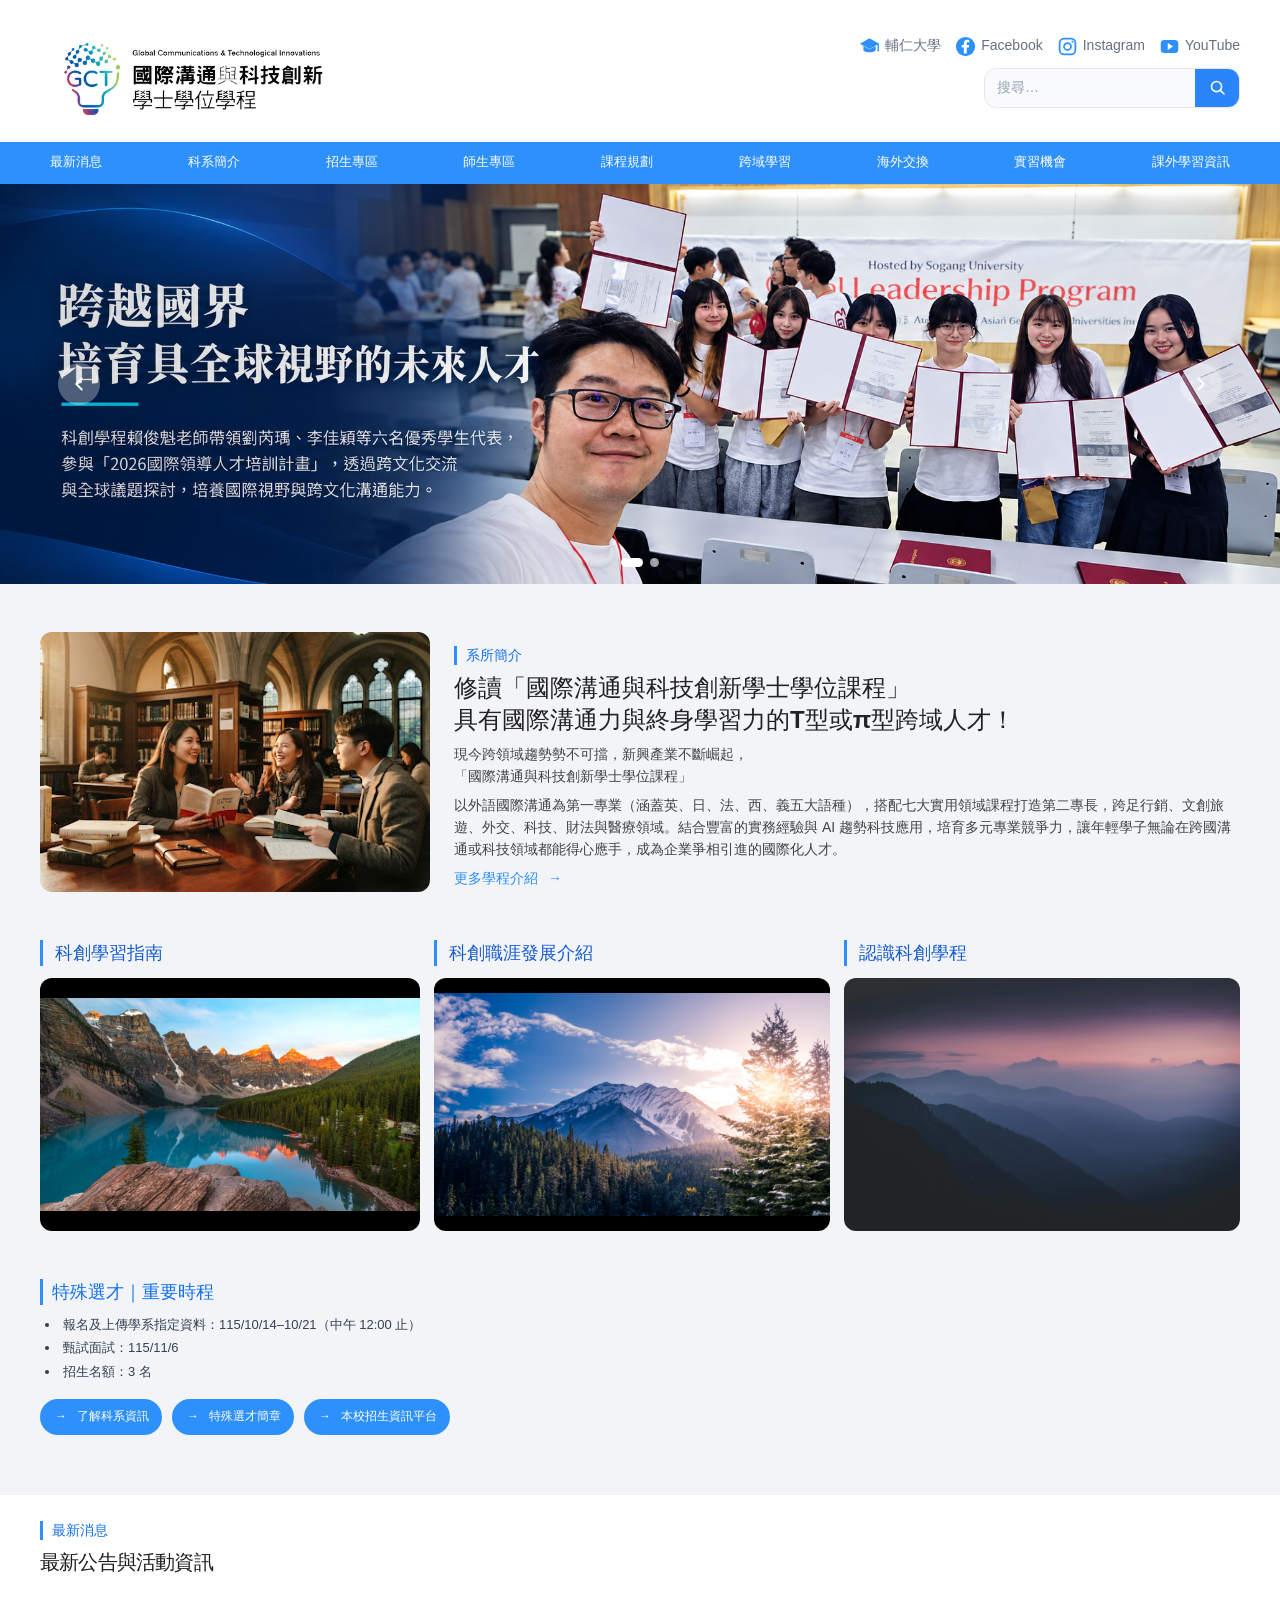
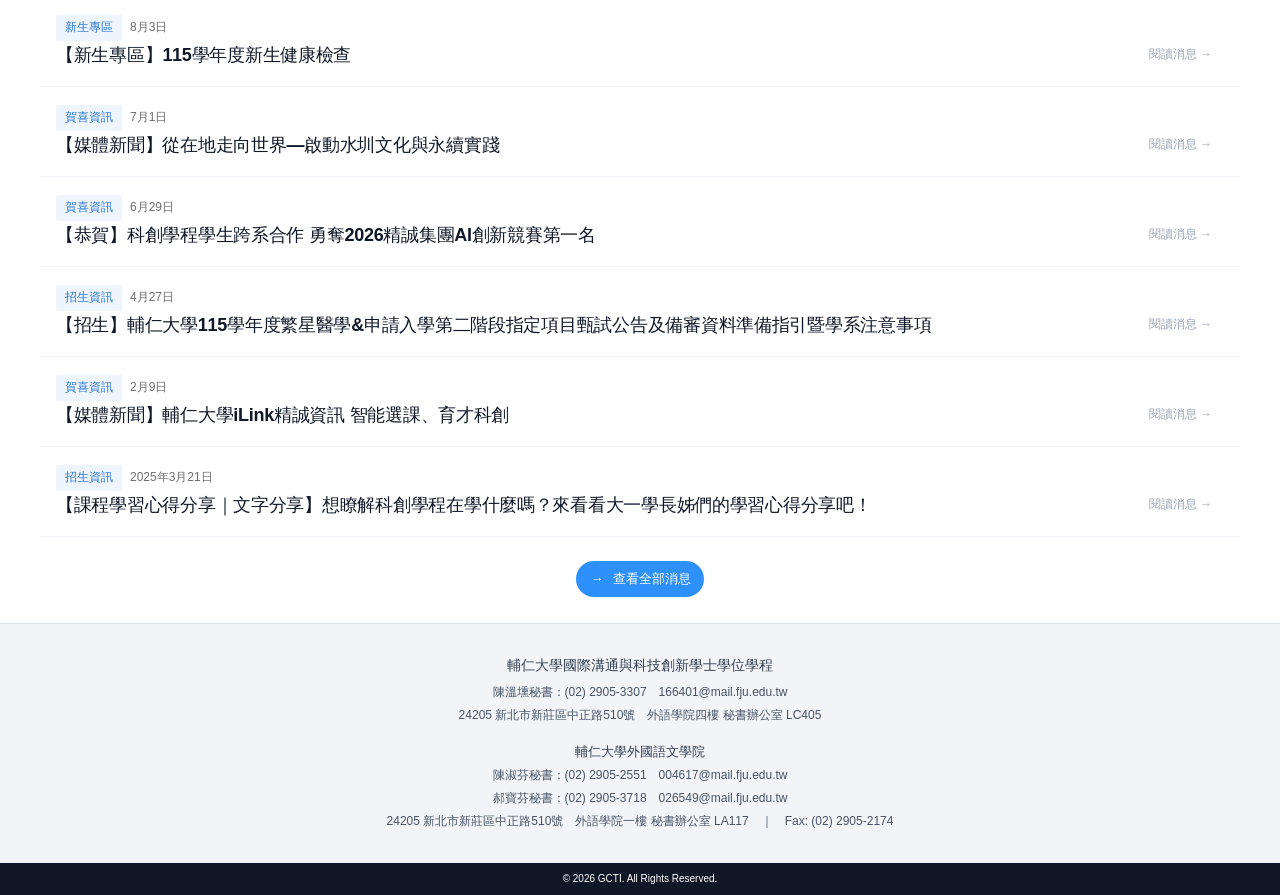
==== index.html @ 4ccdc670 "Publish GCTI static website" ====
<!doctype html>
<html lang="zh-Hant">
<head>
	<meta charset="utf-8">
	<meta name="viewport" content="width=device-width, initial-scale=1">
	<meta name="theme-color" content="#f5f5f7">
	<meta name="description" content="輔仁大學國際溝通與科技創新學士學位學程（GCTI），培養具國際溝通力與終身學習力的跨域人才。">
	<title>輔仁大學科創學程 GCTI</title>
	<link rel="icon" href="assets/images/gcti-logo.png">
	<link rel="stylesheet" href="assets/css/site.css?v=20261009-12">
	<script src="assets/js/news-data.js" defer></script>
	<script src="assets/js/home-data.js?v=3" defer></script>
	<script src="assets/js/navigation-data.js" defer></script>
	<script src="assets/js/settings-data.js" defer></script>
	<script src="assets/js/navigation.js?v=20261009-5" defer></script>
	<script src="assets/js/site.js?v=20261009-5" defer></script>
</head>
<body data-page="home">
<a class="skip-link" href="#main">跳至主要內容</a>
<div id="site-header-slot"></div>
<main id="main">
	<section class="hero" aria-label="學程主視覺輪播"><div class="hero-slide is-active"><img src="assets/images/figma-hero.jpg" alt="森林中的木屋與秋景" fetchpriority="high"></div><div class="hero-slide"><img src="assets/images/figma-hero-b.jpg" alt="校園主視覺輪播照片" loading="lazy"></div><div class="hero-controls"><button type="button" class="hero-arrow hero-prev" aria-label="上一張主視覺"><svg viewBox="0 0 24 24" aria-hidden="true"><path d="m15 18-6-6 6-6"/></svg></button><button type="button" class="hero-arrow hero-next" aria-label="下一張主視覺"><svg viewBox="0 0 24 24" aria-hidden="true"><path d="m9 18 6-6-6-6"/></svg></button></div><div class="hero-dots" role="group" aria-label="選擇主視覺"><button aria-label="第 1 張" aria-current="true"></button><button aria-label="第 2 張"></button></div></section>

	<section class="intro-section" id="program"><div class="intro-inner wrap"><div class="intro-photo"><img src="assets/images/figma-about.png" alt="學生在圖書館中交流學習" loading="lazy"></div><div class="intro-copy"><p class="section-kicker">系所簡介</p><h1>修讀「國際溝通與科技創新學士學位課程」<br>具有國際溝通力與終身學習力的T型或π型跨域人才！</h1><p class="intro-muted">現今跨領域趨勢勢不可擋，新興產業不斷崛起，<br>「國際溝通與科技創新學士學位課程」</p><p>以外語國際溝通為第一專業（涵蓋英、日、法、西、義五大語種），搭配七大實用領域課程打造第二專長，跨足行銷、文創旅遊、外交、科技、財法與醫療領域。結合豐富的實務經驗與 AI 趨勢科技應用，培育多元專業競爭力，讓年輕學子無論在跨國溝通或科技領域都能得心應手，成為企業爭相引進的國際化人才。</p><a class="text-link" href="#learning">更多學程介紹 <span aria-hidden="true">→</span></a></div></div></section>

	<section class="learning-section" id="learning"><div class="wrap"><div class="pathway-grid"><a class="pathway-card" href="news/index.html?category=課務資訊"><span class="section-kicker">科創學習指南</span><video class="pathway-video" data-src="assets/videos/01.mp4" poster="assets/images/figma-pathway-1.jpg" aria-hidden="true" muted loop playsinline preload="none"></video></a><a class="pathway-card" href="news/index.html?category=招生資訊"><span class="section-kicker">科創職涯發展介紹</span><video class="pathway-video" data-src="assets/videos/02.mp4" poster="assets/images/figma-pathway-2.jpg" aria-hidden="true" muted loop playsinline preload="none"></video></a><a class="pathway-card" href="news/index.html?category=活動資訊"><span class="section-kicker">認識科創學程</span><img src="assets/images/figma-pathway-3.jpg" alt="暮色山景" loading="lazy"></a></div></div>
	<section class="admission-teaser"><div class="wrap"><p class="section-kicker">特殊選才｜重要時程</p><ul class="admission-timeline"><li>報名及上傳學系指定資料：115/10/14–10/21（中午 12:00 止）</li><li>甄試面試：115/11/6</li><li>招生名額：3 名</li></ul><div class="admission-links"><a href="pages/page.html?slug=program-introduction"><span aria-hidden="true">→</span>了解科系資訊</a><a href="https://exam.fju.edu.tw/admission/257" target="_blank" rel="noopener noreferrer"><span aria-hidden="true">→</span>特殊選才簡章</a><a href="https://exam.fju.edu.tw/admission" target="_blank" rel="noopener noreferrer"><span aria-hidden="true">→</span>本校招生資訊平台</a></div></div></section></section>

	<section class="home-news wrap" aria-labelledby="home-news-title">
		<div class="section-heading"><div><p class="section-kicker">最新消息</p><h2 id="home-news-title">最新公告與活動資訊</h2></div></div>
		<div class="home-news-grid" id="home-news-list" aria-live="polite"></div>
		<div class="home-pagination"><a class="home-all-news" href="news/index.html"><span aria-hidden="true">→</span>查看全部消息</a></div>
	</section>
</main>
<footer class="site-footer" id="contact"><div class="wrap footer-contact"><h2 data-setting="programName">輔仁大學國際溝通與科技創新學士學位學程</h2><p><span data-setting="programSecretary">陳溫壎秘書</span>：<span data-setting="programPhone">(02) 2905-3307</span>　<a data-setting="programEmail" href="mailto:166401@mail.fju.edu.tw">166401@mail.fju.edu.tw</a></p><p data-setting="programAddress">24205 新北市新莊區中正路510號　外語學院四樓 秘書辦公室 LC405</p><h3 data-setting="collegeName">輔仁大學外國語文學院</h3><p><span data-setting="collegeSecretary1">陳淑芬秘書</span>：<span data-setting="collegePhone1">(02) 2905-2551</span>　<a data-setting="collegeEmail1" href="mailto:004617@mail.fju.edu.tw">004617@mail.fju.edu.tw</a></p><p><span data-setting="collegeSecretary2">郝寶芬秘書</span>：<span data-setting="collegePhone2">(02) 2905-3718</span>　<a data-setting="collegeEmail2" href="mailto:026549@mail.fju.edu.tw">026549@mail.fju.edu.tw</a></p><p data-setting="collegeAddress">24205 新北市新莊區中正路510號　外語學院一樓 秘書辦公室 LA117　｜　Fax: (02) 2905-2174</p></div><div class="footer-bottom"><span>© <span id="copyright-year"></span> GCTI. All Rights Reserved.</span></div></footer>
</body>
</html>
---- assets/css/site.css ----
@charset "UTF-8";
:root{font-family:"Source Han Sans TC","Noto Sans TC","PingFang TC","Microsoft JhengHei",sans-serif;color:#1d1d1f;background:#fff;font-synthesis:none;text-rendering:optimizeLegibility;-webkit-font-smoothing:antialiased;--ink:#1d1d1f;--muted:#6e6e73;--blue:#0071e3;--blue-dark:#005bb5;--mist:#f5f5f7;--line:#d2d2d7;--wrap:1160px}
*{box-sizing:border-box}html{scroll-behavior:smooth}body{margin:0;line-height:1.65}a{color:inherit;text-decoration:none}a:hover{color:var(--blue)}button,input{font:inherit}.wrap{width:min(var(--wrap),calc(100% - 48px));margin-inline:auto}.sr-only{position:absolute;width:1px;height:1px;padding:0;margin:-1px;overflow:hidden;clip:rect(0,0,0,0);white-space:nowrap;border:0}.skip-link{position:fixed;z-index:100;top:12px;left:12px;padding:10px 16px;background:#fff;border:2px solid var(--blue);border-radius:8px;transform:translateY(-150%)}.skip-link:focus{transform:none}:focus-visible{outline:3px solid #67aaff;outline-offset:3px}
.site-header{position:relative;z-index:10;background:rgba(255,255,255,.92);border-bottom:1px solid rgba(210,210,215,.65);backdrop-filter:blur(16px)}.header-inner{min-height:76px;display:flex;align-items:center;justify-content:space-between;gap:36px}.brand{display:flex;align-items:center}.brand img{display:block;width:158px;height:auto;max-height:58px;object-fit:contain}.primary-nav{display:flex;align-items:center;gap:34px;font-size:14px;color:#424245}.primary-nav a{padding:12px 0;transition:color .2s}.primary-nav a:hover,.primary-nav .is-current{color:var(--blue)}.menu-toggle{display:none}
.hero{position:relative;overflow:hidden;background:var(--mist);padding:70px 0 78px}.hero-grid{display:grid;grid-template-columns:.92fr 1.08fr;align-items:center;gap:7.5%}.eyebrow{margin:0 0 15px;color:var(--blue);font-size:11px;font-weight:700;letter-spacing:.16em;line-height:1.5}.hero h1{font-size:clamp(46px,6vw,76px);line-height:1.12;letter-spacing:-.055em;margin:0 0 22px;font-weight:650}.hero h1 span{color:var(--blue)}.hero-lead{max-width:500px;font-size:18px;line-height:1.85;color:#424245;margin:0 0 28px}.button{display:inline-flex;align-items:center;gap:22px;border-radius:999px;padding:12px 21px;font-size:14px;font-weight:600;transition:background .2s,transform .2s}.button:hover{transform:translateY(-2px)}.button-primary{background:var(--blue);color:white}.button-primary:hover{background:var(--blue-dark);color:white}.hero-visual{position:relative;border-radius:22px;overflow:hidden;min-height:380px;box-shadow:0 20px 50px rgba(29,29,31,.12)}.hero-visual img{position:absolute;inset:0;width:100%;height:100%;object-fit:cover}.hero-visual:after{content:"";position:absolute;inset:45% 0 0;background:linear-gradient(transparent,rgba(0,0,0,.5))}.hero-visual-caption{position:absolute;z-index:1;bottom:20px;left:24px;color:white;font-size:13px}.hero-index{position:absolute;right:25px;bottom:18px;color:#86868b;font-size:11px;letter-spacing:.16em}
.intro-section{padding-block:112px}.intro-grid{display:grid;grid-template-columns:1fr 1fr;gap:9%;align-items:start}.intro-grid h2,.section-heading h2{font-size:clamp(34px,4vw,50px);line-height:1.25;letter-spacing:-.04em;margin:0;font-weight:620}.intro-copy{max-width:500px;color:var(--muted);font-size:17px}.intro-copy p{margin:0 0 22px}.text-link{display:inline-flex;align-items:center;gap:10px;color:var(--blue);font-size:14px;font-weight:600}.text-link:hover{color:var(--blue-dark)}.learning-section{background:var(--mist);padding:92px 0 100px}.section-heading{display:flex;align-items:end;justify-content:space-between;gap:30px;margin-bottom:32px}.section-heading .eyebrow{margin-bottom:12px}.section-heading>p{color:var(--muted);margin:0 0 7px}.pathway-grid{display:grid;grid-template-columns:repeat(3,1fr);gap:16px}.pathway-card{position:relative;min-height:245px;padding:26px 28px;border-radius:20px;display:flex;flex-direction:column;justify-content:space-between;transition:transform .2s,box-shadow .2s}.pathway-card:hover{transform:translateY(-4px);box-shadow:0 18px 34px rgba(29,29,31,.12)}.pathway-card--blue{background:#d9ebff;color:#123c66}.pathway-card--mist{background:#e8e8ed}.pathway-card--ink{background:#202126;color:#fff}.pathway-number{font-size:12px;letter-spacing:.12em;opacity:.7}.pathway-card h3{font-size:28px;margin:0;font-weight:600}.pathway-arrow{position:absolute;right:27px;bottom:26px;font-size:22px}.home-news{padding-block:100px 110px}.home-news .section-heading{margin-bottom:28px}.home-news-grid{display:grid;grid-template-columns:repeat(3,1fr);gap:18px}.news-card{min-width:0;background:white;border:1px solid var(--line);border-radius:18px;padding:23px 24px 21px;display:flex;flex-direction:column;min-height:210px;transition:transform .2s,border-color .2s,box-shadow .2s}.news-card:hover{transform:translateY(-3px);border-color:#9dcaff;box-shadow:0 12px 28px rgba(29,29,31,.08)}.news-card-meta{display:flex;align-items:center;gap:10px;color:var(--muted);font-size:12px;margin-bottom:17px}.news-category{color:var(--blue);background:#eef6ff;padding:3px 9px;border-radius:999px}.news-card h3{font-size:18px;line-height:1.55;margin:0 0 18px;font-weight:600;letter-spacing:-.015em}.news-card-arrow{margin-top:auto;color:var(--blue);font-size:13px;font-weight:600}.site-footer{background:#f5f5f7;padding:40px 0 20px;color:#424245}.footer-inner{display:flex;justify-content:space-between;align-items:center;padding-bottom:30px}.footer-inner>div{display:flex;align-items:center;gap:18px}.footer-inner p{font-size:13px;color:var(--muted);margin:0}.footer-logo{width:92px;height:auto;max-height:50px;object-fit:contain}.footer-bottom{border-top:1px solid var(--line);padding-top:16px;display:flex;justify-content:space-between;color:#86868b;font-size:11px}
.page-hero{position:relative;overflow:hidden;background:var(--mist);padding:46px 0 57px}.breadcrumbs{display:flex;align-items:center;gap:10px;color:var(--muted);font-size:12px;margin-bottom:28px}.breadcrumbs a:hover{color:var(--blue)}.page-hero .eyebrow{margin-bottom:7px}.page-hero h1{font-size:clamp(42px,5.2vw,64px);line-height:1.15;letter-spacing:-.05em;margin:0;font-weight:650}.page-lead{color:var(--muted);font-size:16px;margin:14px 0 0}.page-hero-mark{position:absolute;right:max(24px,calc((100vw - var(--wrap))/2));bottom:20px;color:#a1a1a6;font-size:11px;letter-spacing:.14em}.archive-content{padding-block:38px 90px}.filter-bar{display:flex;align-items:center;justify-content:space-between;gap:20px;padding-bottom:20px;border-bottom:1px solid var(--line)}.category-list{display:flex;flex-wrap:wrap;gap:7px}.filter-chip{border:0;background:transparent;border-radius:999px;color:#515156;padding:8px 13px;cursor:pointer;font-size:13px}.filter-chip:hover{background:var(--mist)}.filter-chip[aria-pressed=true]{color:#fff;background:var(--ink)}.news-search{display:flex;align-items:center;min-width:220px;border:1px solid var(--line);border-radius:999px;background:#fff;padding:0 9px 0 14px}.news-search:focus-within{border-color:var(--blue);box-shadow:0 0 0 3px rgba(0,113,227,.12)}.news-search input{width:100%;min-width:0;border:0;outline:0;padding:9px 0;background:transparent;font-size:13px}.news-search button{border:0;background:transparent;color:var(--muted);font-size:22px;cursor:pointer;line-height:1;padding:3px 7px}.results-count{font-size:12px;color:var(--muted);margin:17px 0}.archive-grid{display:grid;grid-template-columns:repeat(3,1fr);gap:15px}.archive-grid .news-card{min-height:218px}.empty-state{grid-column:1/-1;padding:60px 20px;text-align:center;background:var(--mist);border-radius:18px;color:var(--muted)}.pagination{display:flex;justify-content:center;align-items:center;gap:7px;margin-top:36px}.page-button{min-width:38px;height:38px;padding:0 12px;border:1px solid var(--line);border-radius:999px;background:#fff;color:var(--ink);cursor:pointer}.page-button:hover{border-color:var(--blue);color:var(--blue)}.page-button[aria-current=page]{background:var(--ink);border-color:var(--ink);color:white}.page-button:disabled{opacity:.4;cursor:default}.archive-note{display:flex;gap:12px;align-items:flex-start;margin-top:40px;padding:17px 20px;border-radius:12px;background:var(--mist);color:var(--muted);font-size:12px}.archive-note>span{flex:0 0 20px;height:20px;border-radius:50%;background:#e4e4e8;color:#626267;text-align:center;font-weight:700;line-height:20px}.archive-note p{margin:0}
.post-main{min-height:55vh;padding-block:32px 100px}.post-article{max-width:800px;margin:38px auto 0}.post-header{padding-bottom:28px;border-bottom:1px solid var(--line)}.post-header h1{font-size:clamp(32px,5vw,48px);line-height:1.35;letter-spacing:-.035em;margin:13px 0 16px}.post-meta{display:flex;gap:12px;color:var(--muted);font-size:13px}.post-cover{display:block;width:100%;max-height:430px;object-fit:cover;border-radius:18px;margin:30px 0}.post-body{font-size:16px;line-height:1.95;color:#333337}.post-body p{margin:20px 0}.post-body h2{font-size:23px;line-height:1.4;margin:34px 0 12px;color:var(--ink)}.post-body ul{padding-left:1.4em}.post-body li{padding-left:.3em;margin:8px 0}.post-body a{color:var(--blue);text-decoration:underline;text-underline-offset:3px}.missing-content{margin-top:28px;border-left:3px solid #ffb547;background:#fff8ec;padding:18px 20px;color:#6c5632;border-radius:0 10px 10px 0;font-size:14px}.missing-content p{margin:0}.post-return{margin-top:40px}.post-loading{color:var(--muted);padding:40px 0}.not-found{padding:45px;background:var(--mist);border-radius:18px;text-align:center}.not-found h1{margin-top:0}
@media(max-width:800px){.wrap{width:min(var(--wrap),calc(100% - 36px))}.header-inner{min-height:68px}.brand img{width:138px}.menu-toggle{display:flex;flex-direction:column;justify-content:center;gap:5px;width:42px;height:42px;border:0;border-radius:50%;background:var(--mist);cursor:pointer}.menu-toggle i{display:block;width:16px;height:1.5px;background:var(--ink);margin:auto}.primary-nav{display:none;position:absolute;top:68px;left:0;right:0;padding:12px 24px 20px;background:#fff;border-bottom:1px solid var(--line);box-shadow:0 14px 24px rgba(0,0,0,.06);align-items:stretch;gap:0;flex-direction:column}.primary-nav.is-open{display:flex}.primary-nav a{padding:12px 0;border-bottom:1px solid #eee}.hero{padding:52px 0 62px}.hero-grid{grid-template-columns:1fr;gap:34px}.hero-copy{max-width:620px}.hero-visual{min-height:330px}.hero-index{bottom:13px}.intro-section{padding-block:75px}.intro-grid{gap:28px}.learning-section{padding:70px 0}.pathway-card{min-height:205px;padding:22px}.pathway-card h3{font-size:23px}.home-news{padding-block:72px}.home-news-grid,.archive-grid{grid-template-columns:repeat(2,1fr)}.section-heading{align-items:start}.filter-bar{align-items:flex-start;flex-direction:column}.news-search{width:min(100%,360px)}.page-hero-mark{display:none}}
@media(max-width:560px){.wrap{width:calc(100% - 32px)}.hero{padding-top:40px}.hero h1{font-size:48px}.hero-lead{font-size:16px}.hero-visual{min-height:250px;border-radius:16px}.intro-section{padding-block:62px}.intro-grid{grid-template-columns:1fr;gap:16px}.intro-grid h2,.section-heading h2{font-size:34px}.intro-copy{font-size:15px}.learning-section{padding:60px 0}.section-heading{flex-direction:column;gap:14px;margin-bottom:22px}.section-heading>p{font-size:14px}.pathway-grid{grid-template-columns:1fr;gap:10px}.pathway-card{min-height:150px}.home-news{padding-block:60px}.home-news .section-heading{flex-direction:row;align-items:end}.home-news-grid,.archive-grid{grid-template-columns:1fr}.news-card{min-height:180px;padding:20px}.footer-inner{align-items:flex-start;gap:18px;flex-direction:column}.footer-inner>div{align-items:flex-start;flex-direction:column;gap:10px}.footer-bottom{gap:8px;flex-direction:column}.page-hero{padding:34px 0 40px}.breadcrumbs{margin-bottom:22px}.page-lead{font-size:14px}.archive-content{padding-top:24px}.category-list{gap:3px}.filter-chip{padding:7px 10px;font-size:12px}.archive-grid .news-card{min-height:185px}.post-main{padding-top:24px}.post-article{margin-top:25px}.post-header h1{font-size:30px}.post-body{font-size:15px}.post-cover{border-radius:12px}}
@media(prefers-reduced-motion:reduce){html{scroll-behavior:auto}*,*:before,*:after{scroll-behavior:auto!important;transition:none!important}}

/* Figma Page 1 alignment: compact brand strip, full-width blue navigation, photo hero, editorial content. */
:root{--blue:#2878d4;--blue-dark:#1d5fae;--wrap:1200px}
.site-header{background:#fff;border:0;backdrop-filter:none}
.brand-row{height:94px;display:flex;align-items:center;justify-content:space-between;gap:24px}
.brand img{width:315px;max-height:76px}
.header-tools{display:flex;align-items:flex-end;flex-direction:column;gap:9px}
.social-links{display:flex;gap:13px;color:#2670c9;font-size:11px}
.social-links a{display:flex;align-items:center;color:#2670c9}.social-links img{display:block;width:15px;height:15px;object-fit:contain}.social-links a:first-child{font-weight:600}
.site-search{display:flex;width:255px;height:32px;border:1px solid #d6dce5;border-radius:3px;overflow:hidden}
.site-search input{width:100%;border:0;outline:0;padding:5px 10px;font-size:12px}.site-search button{width:38px;border:0;background:#2878d4;color:#fff;font-size:20px;cursor:pointer}
.nav-band{background:#2878d4}
.primary-nav{display:flex;justify-content:center;align-items:stretch;gap:0;color:#fff;min-height:42px;font-size:14px}
.primary-nav a{padding:10px 15px;color:#fff;white-space:nowrap;border-bottom:3px solid transparent;transition:background .18s,border-color .18s}
.primary-nav a:hover,.primary-nav .is-current{background:rgba(0,0,0,.09);color:#fff;border-bottom-color:#fff}
.hero{height:clamp(340px,34vw,610px);padding:0;position:relative;background:#233642}
.hero-slide{position:absolute;inset:0;opacity:0;transition:opacity .7s}.hero-slide.is-active{opacity:1}.hero-slide img{display:block;width:100%;height:100%;object-fit:cover;object-position:center 55%}
.hero-slide:after{content:"";position:absolute;inset:0;background:linear-gradient(90deg,rgba(0,0,0,.22),transparent 55%);pointer-events:none}
.hero-controls{position:absolute;inset:0;display:flex;align-items:center;justify-content:space-between;padding:0 4.5%;pointer-events:none}
.hero-arrow{pointer-events:auto;width:42px;height:42px;border:0;border-radius:50%;background:rgba(255,255,255,.3);color:#fff;font-size:31px;line-height:1;cursor:pointer}.hero-arrow:hover{background:rgba(255,255,255,.55)}
.hero-dots{position:absolute;left:50%;bottom:17px;transform:translateX(-50%);display:flex;gap:7px}.hero-dots button{width:9px;height:9px;border:0;border-radius:50%;padding:0;background:rgba(255,255,255,.6);cursor:pointer}.hero-dots button[aria-current=true]{width:22px;border-radius:8px;background:#fff}
.intro-section{display:grid;grid-template-columns: minmax(280px, 420px) 1fr;gap:26px;align-items:center;padding-block:44px 34px}
.intro-photo{height:260px;overflow:hidden;border-radius:3px}.intro-photo img{width:100%;height:100%;display:block;object-fit:cover}
.intro-copy{max-width:none;color:#444;font-size:13px;line-height:1.75}.intro-copy p{margin:7px 0}.intro-copy h1{font-size:17px;line-height:1.55;margin:0 0 7px;color:#222;font-weight:700;letter-spacing:0}.section-kicker{display:block;color:#2672d0;border-left:3px solid #2878d4;padding-left:9px;font-size:14px;font-weight:700;line-height:1.35;margin:0 0 9px}.intro-muted{font-size:12px;color:#777}
.learning-section{padding:15px 0 36px;background:#fff}.pathway-grid{grid-template-columns:repeat(3,1fr);gap:14px}.pathway-card{display:grid;grid-template-rows:auto 1fr auto;gap:9px;min-height:0;padding:0;background:#fff;border-radius:3px;color:#222;box-shadow:none}.pathway-card:hover{transform:translateY(-2px);box-shadow:none}.pathway-card .section-kicker{margin:0}.pathway-card img{display:block;width:100%;height:205px;object-fit:cover;border-radius:3px}.pathway-arrow{position:static;color:#2672d0;font-size:12px;line-height:1.4}
.admission-teaser{padding:16px 0 24px;border-top:1px solid #e5e5e5;color:#555;font-size:12px}.admission-teaser p{margin:6px 0}
.home-news{padding-block:32px 60px}.home-news .section-heading{margin-bottom:17px}.home-news .section-heading h2{font-size:24px}.home-news-grid{grid-template-columns:repeat(3,1fr);gap:14px}.news-card,.archive-grid .news-card{border:1px solid #d7dce3;border-radius:3px;box-shadow:none;padding:16px;min-height:170px}.news-card:hover{transform:translateY(-2px);border-color:#2878d4;box-shadow:none}.news-card h3{font-size:15px}.news-category{color:#2878d4;background:#eef5fc;border-radius:2px}
.site-footer{background:#f2f4f7;border-top:1px solid #dce1e8;padding-top:28px}.footer-logo{width:180px}.footer-inner{padding-bottom:20px}.footer-bottom{border-color:#dce1e8}
.page-hero{background:#fff;border-bottom:1px solid #dfe3e8;padding:28px 0 30px}.page-hero .breadcrumbs{margin-bottom:19px}.page-hero .eyebrow{display:none}.page-hero h1{font-size:34px;letter-spacing:0;border-left:4px solid #2878d4;padding-left:14px}.page-lead{font-size:14px;margin-left:18px;color:#62666c}.page-hero-mark{color:#7b8ba1}
.archive-content{padding-block:26px 58px}.filter-bar{padding-bottom:14px;border-bottom-color:#dfe3e8}.filter-chip{border-radius:2px}.filter-chip[aria-pressed=true]{background:#2878d4}.news-search{border-radius:3px}.archive-grid{gap:12px}.archive-grid .news-card{min-height:172px}.archive-note{border-radius:3px;background:#f4f6f8}.post-main{padding-block:25px 65px}.post-article{margin-top:22px}.post-header h1{font-size:34px;line-height:1.45;letter-spacing:0}.post-cover{border-radius:3px}.missing-content{border-radius:0 3px 3px 0}
@media(max-width:1000px){.primary-nav a{padding-inline:9px;font-size:12px}.brand img{width:270px}.intro-section{grid-template-columns:36% 1fr}.intro-photo{height:230px}}
@media(max-width:800px){.brand-row{height:74px}.brand img{width:230px}.header-tools{display:none}.menu-toggle{display:flex;position:relative;z-index:2}.nav-band{min-height:0}.primary-nav{display:none;position:absolute;top:74px;left:0;right:0;min-height:0;padding:6px 18px 14px;background:#2878d4;box-shadow:0 9px 16px #0002;align-items:stretch;gap:0;flex-direction:column}.primary-nav.is-open{display:flex}.primary-nav a{padding:10px 5px;border-bottom:1px solid #ffffff36}.hero{height:clamp(270px,52vw,410px)}.intro-section{grid-template-columns:1fr 1.15fr;padding-block:30px 24px}.intro-photo{height:210px}.pathway-card img{height:160px}.home-news-grid,.archive-grid{grid-template-columns:repeat(2,1fr)}}
@media(max-width:560px){.brand-row{height:66px}.brand img{width:194px;max-height:58px}.primary-nav{top:66px}.hero{height:245px}.hero-controls{padding:0 12px}.hero-arrow{width:34px;height:34px;font-size:24px}.hero-dots{bottom:10px}.intro-section{display:flex;flex-direction:column;align-items:stretch;gap:18px;padding-block:24px}.intro-photo{height:auto;aspect-ratio:1.48}.intro-copy h1{font-size:16px}.intro-copy{font-size:13px}.learning-section{padding:10px 0 22px}.pathway-grid{grid-template-columns:1fr;gap:19px}.pathway-card img{height:auto;aspect-ratio:1.9}.pathway-arrow{margin-bottom:3px}.admission-teaser{padding-block:14px 18px}.home-news{padding-block:22px 36px}.home-news .section-heading{align-items:center}.home-news .section-heading h2{font-size:20px}.home-news-grid,.archive-grid{grid-template-columns:1fr}.page-hero{padding-block:20px 22px}.page-hero h1{font-size:28px}.archive-content{padding-block:20px 40px}.post-main{padding-bottom:42px}.post-header h1{font-size:27px}}

/* Figma measurements: 1200px content frame, 142px header, 42px navigation, 600px hero at 1920px. */
:root{--blue:#2E90FA;--blue-dark:#1570EF;--wrap:1200px;--line:#e4e7ec;--mist:#f8fafc}
.wrap{width:min(var(--wrap),calc(100% - 48px))}
.site-header{background:#fff;border:0;backdrop-filter:none}
.brand-row{height:142px;display:flex;align-items:center;justify-content:space-between}
.brand img{width:300px;max-height:100px}
.header-tools{display:flex;align-items:center;gap:25px}
.social-links{display:flex;align-items:center;gap:13px;font-size:13px;color:#475467}
.social-links img{display:block;width:22px;height:22px;object-fit:contain}
.site-search{display:flex;align-items:center;width:155px;border-bottom:1px solid #d0d5dd}
.site-search input{width:100%;min-width:0;border:0;outline:0;padding:5px 0;background:transparent;font-size:12px}
.site-search button{border:0;background:transparent;color:#344054;font-size:20px;line-height:1;cursor:pointer}
.nav-band{height:42px;background:#2E90FA}
.primary-nav{height:42px;display:block;color:#fff;font-size:14px}
.menu-list,.submenu{list-style:none;padding:0;margin:0}
.menu-list{height:100%;display:flex;align-items:stretch;justify-content:space-between}
.menu-item{position:relative;display:flex;align-items:stretch}
.menu-item>a,.menu-parent{display:flex;align-items:center;justify-content:center;height:42px;padding:0 10px;border:0;border-bottom:3px solid transparent;background:none;color:#fff;font-size:13px;white-space:nowrap;cursor:pointer}
.menu-item>a:hover,.menu-parent:hover,.menu-item>a.is-current{background:#1570EF;color:#fff;border-bottom-color:#fff}
.submenu{display:none;position:absolute;z-index:20;top:42px;left:0;min-width:220px;padding:6px 0;background:#fff;border:1px solid #e4e7ec;box-shadow:0 12px 24px #10182820;color:#344054}
.submenu .menu-item{display:block}
.submenu .menu-item>a,.submenu .menu-parent{height:auto;min-height:40px;width:100%;justify-content:flex-start;padding:9px 16px;color:#344054;text-align:left;font-size:13px;white-space:normal;border:0}
.submenu .menu-item>a:hover,.submenu .menu-parent:hover{background:#eff8ff;color:#1570EF}
.menu-item:hover>.submenu,.menu-item:focus-within>.submenu,.menu-item.submenu-open>.submenu{display:block}
.submenu .submenu{top:0;left:100%}
.menu-toggle{display:none}
.hero{height:clamp(320px,31.25vw,600px);padding:0;background:#344054}
.hero-slide img{object-position:center center}
.hero-slide:after{background:linear-gradient(90deg,rgba(0,0,0,.14),transparent 55%)}
.intro-section{grid-template-columns:390px minmax(0,1fr);gap:28px;padding-block:38px 28px}
.intro-photo{height:250px;border-radius:0}
.intro-copy{font-size:14px;line-height:1.75}
.intro-copy h1{font-size:20px;line-height:1.55}
.section-kicker{color:#1570EF;border-color:#2E90FA;font-size:14px}
.learning-section{padding:12px 0 30px;background:#fff}
.pathway-grid{gap:12px}
.pathway-card{gap:8px;border-radius:0}
.pathway-card img{height:250px;border-radius:0}
.admission-teaser{padding-block:18px 24px}
.content-article{padding-block:32px 70px;max-width:1200px;color:#344054;font-size:16px;line-height:1.9}
.content-article h2,.content-article h3{margin:34px 0 12px;color:#101828;line-height:1.45}
.content-article h2{font-size:25px;border-left:4px solid #2E90FA;padding-left:13px}
.content-article h3{font-size:20px}
.content-article figure{margin:26px 0;text-align:center}
.content-article figure img{max-width:100%;height:auto}
.content-article figcaption{font-size:13px;color:#667085}
.content-article ul{padding-left:25px}
.content-article li{margin:7px 0}
.content-article a{color:#1570EF;text-decoration:underline;text-underline-offset:3px}
.source-note{margin-bottom:26px;padding:14px 18px;background:#f2f4f7;border-left:3px solid #98a2b3;color:#475467;font-size:14px}
.page-resources{margin-top:40px;padding-top:20px;border-top:1px solid #e4e7ec}
.page-resources h2{font-size:20px}
@media(max-width:1100px){.primary-nav{font-size:12px}.menu-item>a,.menu-parent{padding-inline:6px;font-size:11px}.brand img{width:260px}.intro-section{grid-template-columns:34% 1fr}}
@media(max-width:800px){.brand-row{height:74px}.brand img{width:230px;max-height:58px}.header-tools{display:none}.menu-toggle{display:flex;position:absolute;right:24px;top:16px;z-index:22;flex-direction:column;justify-content:center;gap:5px;width:42px;height:42px;border:0;border-radius:4px;background:#f2f4f7;cursor:pointer}.menu-toggle i{display:block;width:18px;height:2px;background:#344054;margin:auto}.nav-band{height:auto;background:#fff}.primary-nav{display:none;position:absolute;top:74px;left:0;right:0;height:auto;width:100%;padding:8px 18px 16px;background:#2E90FA;box-shadow:0 9px 16px #0002;align-items:stretch}.primary-nav.is-open{display:block}.menu-list{display:block;height:auto}.menu-item{display:block}.menu-item>a,.menu-parent{height:auto;min-height:43px;width:100%;justify-content:flex-start;padding:10px 6px;border-bottom:1px solid #ffffff36;text-align:left;font-size:14px}.submenu,.submenu .submenu{position:static;min-width:0;padding:0 0 0 13px;background:#1570EF;border:0;box-shadow:none}.submenu .menu-item>a,.submenu .menu-parent{color:#fff}.submenu .menu-item>a:hover,.submenu .menu-parent:hover{background:#2E90FA;color:#fff}.hero{height:clamp(270px,52vw,410px)}.intro-section{grid-template-columns:1fr 1.15fr;padding-block:30px 24px}.intro-photo{height:210px}.pathway-card img{height:160px}.content-article{padding-block:24px 48px}}
@media(max-width:560px){.brand-row{height:66px}.brand img{width:194px;max-height:58px}.menu-toggle{top:12px}.primary-nav{top:66px}.hero{height:245px}.intro-section{display:flex;flex-direction:column;align-items:stretch;gap:18px;padding-block:24px}.intro-photo{height:auto;aspect-ratio:1.48}.intro-copy h1{font-size:16px}.pathway-grid{grid-template-columns:1fr}.pathway-card img{height:auto;aspect-ratio:1.9}.content-article{font-size:15px}.content-article h2{font-size:22px}}
.home-news{padding-block:26px 44px}
.home-news .section-heading{margin-bottom:13px}
.home-news .section-heading h2{font-size:20px}
.home-news-grid{display:block}
.home-news-grid .news-card{position:relative;display:grid;grid-template-columns:1fr auto;align-items:start;gap:2px 12px;min-height:0;padding:11px 12px;border:0;border-bottom:1px solid #eaecf0;border-radius:0;background:#fff}
.home-news-grid .news-card-meta{grid-column:1/-1;margin:0 0 3px;gap:8px;font-size:11px}
.home-news-grid .news-card h3{margin:0;color:#101828;font-size:14px;line-height:1.5;font-weight:600}
.home-news-grid .news-card-arrow{align-self:center;margin:0;color:#98a2b3;font-size:12px}
.home-news-grid .news-card:hover{transform:none;border-color:#d0d5dd;background:#f9fafb;box-shadow:none}
.home-pagination{display:flex;align-items:center;justify-content:center;gap:5px;margin:20px auto 0;color:#667085;font-size:12px}
.home-pagination a{display:inline-flex;align-items:center;justify-content:center;min-width:24px;height:25px;padding:0 6px;border-radius:2px}
.home-pagination a:hover,.home-pagination a[aria-current=page]{background:#2E90FA;color:#fff}
.home-pagination span{padding:0 4px}
@media(max-width:560px){.home-news{padding-block:22px 30px}.home-news .section-heading h2{font-size:18px}.home-news-grid .news-card{padding:10px 4px}.home-pagination{margin-top:15px}}
.intro-section,.learning-section,.admission-teaser{background:#f2f4f7}
.intro-section{grid-template-columns:390px minmax(0,1fr);gap:24px;padding-block:36px 28px}
.intro-copy h1{font-size:24px;line-height:32px;letter-spacing:0}
.intro-copy{font-size:14px;line-height:22px}
.learning-section{padding-block:12px 26px}
.pathway-card img{height:250px;border-radius:7px}
.admission-teaser{padding:22px 0 30px;border:0;color:#344054;font-size:14px}
.admission-timeline{margin:8px 0 16px;padding-left:20px;font-size:13px;line-height:1.8}
.admission-timeline li{padding-left:3px}
.admission-links{display:flex;flex-wrap:wrap;gap:9px}
.admission-links a{display:inline-flex;align-items:center;gap:9px;padding:7px 13px;border-radius:18px;background:#2E90FA;color:#fff;font-size:12px}
.admission-links a:hover{background:#1570EF;color:#fff}
@media(max-width:800px){.intro-section{grid-template-columns:36% 1fr;gap:18px}.intro-copy h1{font-size:20px;line-height:1.45}}
@media(max-width:560px){.intro-section{display:flex;flex-direction:column;gap:18px}.intro-copy h1{font-size:18px;line-height:1.5}.admission-teaser{padding-block:16px 20px}.admission-links{gap:7px}.admission-links a{font-size:11px;padding:7px 10px}}
.home-news-grid .news-card{min-height:108px;padding:17px 12px}
.intro-section{padding-bottom:40px}
.learning-section{padding-bottom:38px}
.admission-teaser{padding-block:40px 45px}
.site-footer{padding:0;background:#f2f4f7}
.footer-contact{max-width:980px;padding-block:30px 28px;text-align:center;color:#475467;font-size:12px;line-height:1.65}
.footer-contact h2{margin:0 0 6px;color:#344054;font-size:14px;font-weight:700}
.footer-contact h3{margin:15px 0 4px;color:#344054;font-size:13px;font-weight:700}
.footer-contact p{margin:3px 0}
.footer-contact a{color:inherit}
.footer-bottom{width:100%;margin:0;padding:8px 24px;background:#101828;border:0;color:#fff;text-align:center;font-size:10px}
@media(max-width:560px){.home-news-grid .news-card{min-height:86px;padding:15px 4px}.admission-teaser{padding-block:22px 25px}.footer-contact{padding-block:24px 22px;font-size:11px}.footer-contact p{margin:6px 0}}

/* Match the Figma Page 1 section geometry and card structure. */
.intro-section{height:308px;grid-template-columns:390px 786px;gap:24px;align-items:start;padding:48px 0 0}
.intro-photo{width:390px;height:260px}
.intro-copy{padding-top:7px}
.intro-copy h1{font-size:24px;line-height:32px}
.learning-section{height:603px;padding:48px 0 0}
.pathway-grid{grid-template-columns:380px 396px 396px;gap:14px}
.pathway-card{display:flex;gap:12px;justify-content:flex-start}
.pathway-card img{width:100%;height:253px;flex:none;border-radius:12px}
.admission-teaser{margin-top:48px;height:168px;padding:0}
@media(max-width:1200px){.pathway-grid{grid-template-columns:repeat(3,minmax(0,1fr))}.intro-section{grid-template-columns:minmax(0,390px) minmax(0,1fr)}}
@media(max-width:800px){.intro-section,.learning-section{height:auto}.intro-section{padding:30px 0 24px}.intro-copy{padding-top:0}.learning-section{padding:30px 0}.pathway-grid{grid-template-columns:repeat(2,minmax(0,1fr))}.admission-teaser{height:auto;margin-top:30px;padding-bottom:20px}}
@media(max-width:560px){.pathway-grid{grid-template-columns:1fr}.pathway-card img{height:auto;aspect-ratio:380/253}.intro-section{padding:24px 0}}

/* Figma section frames: About 308px, learning/admission 603px, news 832px. */
.brand img{width:311px;height:88px;max-height:none}
.section-kicker{font-size:14px}
.pathway-card .section-kicker{min-height:26px;margin:0;border-left-width:3px;padding-left:12px;font-size:18px;line-height:26px;color:#175cd3}
.learning-section{height:603px;padding:48px 0;background:#f2f4f7}
.pathway-grid{height:291px;align-items:start;grid-template-columns:380px 396px 396px;gap:14px}
.pathway-card{width:100%;height:291px;gap:12px}
.pathway-card img{height:253px;padding:0;border-radius:12px}
.admission-teaser{height:168px;margin-top:48px;padding:0;background:transparent}
.admission-teaser .section-kicker{font-size:18px;line-height:26px}
.home-news{height:832px;padding:48px 0;background:#fff}
.home-news .section-heading{height:26px;margin:0 0 0}
.home-news .section-heading h2{font-size:20px;line-height:26px}
.home-news-grid .news-card{height:107px;min-height:107px;padding:16px;border-bottom:1px solid #f2f4f7}
.home-pagination{height:68px;margin:0}
@media(max-width:1200px){.pathway-grid{height:auto;grid-template-columns:repeat(3,minmax(0,1fr))}.intro-section{grid-template-columns:minmax(0,390px) minmax(0,1fr)}}
@media(max-width:800px){.brand img{height:auto;max-height:58px}.intro-section,.learning-section,.home-news{height:auto}.intro-section{padding:30px 0 24px}.learning-section{padding:30px 0}.pathway-grid{height:auto;grid-template-columns:repeat(2,minmax(0,1fr))}.pathway-card{height:auto}.admission-teaser{height:auto;margin-top:30px;padding-bottom:20px}.home-news{padding:30px 0}.home-news .section-heading{height:auto;margin-bottom:13px}.home-news-grid .news-card{height:auto;min-height:0}.home-pagination{height:auto;margin:20px auto 0}}
@media(max-width:560px){.pathway-grid{grid-template-columns:1fr}.pathway-card img{height:auto;aspect-ratio:380/253}.intro-section{padding:24px 0}.home-news{padding:22px 0 30px}}
@media(max-width:800px){.brand img{width:230px}.intro-photo{width:100%;max-width:100%}}
@media(max-width:560px){.brand img{width:194px}.intro-photo{width:100%;max-width:100%}}
.video-frame{position:relative;width:min(100%,800px);aspect-ratio:16/9;margin:22px auto;background:#101828;border-radius:10px;overflow:hidden}.video-frame iframe{width:100%;height:100%;border:0}.content-article video,.post-body video{display:block;max-width:100%;height:auto;margin:20px auto;border-radius:10px}

/* Refined homepage details based on the latest visual review. */
.header-tools{align-items:flex-end;flex-direction:column;gap:10px}
.social-links{display:flex;align-items:center;gap:14px;color:#667085;font-size:14px}
.social-links a{display:inline-flex;align-items:center;gap:5px;color:#667085;white-space:nowrap}
.social-links a:hover{color:#1570EF}
.social-icon{display:block;width:21px;height:21px;flex:0 0 21px;fill:#2E90FA;color:#2E90FA}
.social-icon-facebook .icon-cutout{fill:#fff}
.site-search{display:flex;align-items:stretch;width:256px;height:40px;border:1px solid #e4e7ec;border-radius:12px;background:#f8fafc;overflow:hidden}
.site-search input{width:100%;min-width:0;border:0;outline:0;padding:8px 12px;background:transparent;font-size:14px}
.site-search input::placeholder{color:#98a2b3}
.site-search button{display:grid;place-items:center;width:44px;flex:0 0 44px;border:0;background:#2985f9;color:#fff;cursor:pointer}
.site-search button:hover{background:#1849a9}
.site-search button svg{width:19px;height:19px;fill:none;stroke:currentColor;stroke-width:2;stroke-linecap:round}
.hero-arrow{display:grid;place-items:center;padding:0;line-height:1;text-align:center}
.intro-section>.intro-photo,.intro-section>.intro-copy{background:transparent;box-shadow:none}
.intro-photo{border-radius:12px}
.learning-section .pathway-card{background:transparent;box-shadow:none}
.pathway-card img,.pathway-card video{display:block;width:100%;height:253px;flex:none;object-fit:cover;border-radius:12px}
.pathway-video{pointer-events:none;background:#e4e7ec}
.admission-links{align-items:center;gap:10px}
.admission-links a{min-height:36px;justify-content:flex-start;gap:8px}
.admission-links a>span{display:inline-flex;align-items:center;justify-content:center;width:16px;height:16px;flex:0 0 16px}
.home-news-grid .news-card{height:90px;min-height:90px;padding:10px 16px;gap:2px 12px}
.home-news-grid .news-card-meta{margin:0;gap:8px;font-size:12px}
.home-news-grid .news-card h3{font-size:18px;line-height:1.35;margin:0}
.footer-bottom{justify-content:center;align-items:center;text-align:center}
@media(max-width:800px){.pathway-card video{height:160px}}
@media(max-width:560px){.home-news-grid .news-card{height:auto;min-height:90px;padding:12px 4px}.home-news-grid .news-card h3{font-size:16px}.pathway-card video{height:auto;aspect-ratio:380/253}.social-links{gap:9px;font-size:12px}.site-search{width:100%;max-width:320px}.header-tools{display:none}}
.intro-section{display:block;width:100%;height:auto;max-width:none;margin:0;background:#f2f4f7}
.intro-inner{display:grid;width:min(var(--wrap),calc(100% - 48px));margin-inline:auto;grid-template-columns:390px minmax(0,1fr);gap:24px;align-items:start}
.intro-inner>.intro-photo,.intro-inner>.intro-copy{background:transparent;box-shadow:none}
@media(max-width:800px){.intro-section{height:auto}.intro-inner{grid-template-columns:36% minmax(0,1fr);gap:18px}.intro-photo{width:100%;max-width:100%}}
@media(max-width:560px){.intro-section{display:block;padding-block:24px}.intro-inner{display:flex;flex-direction:column;align-items:stretch;width:calc(100% - 32px);gap:18px}.intro-photo{width:100%;height:auto;aspect-ratio:1.48}}

/* Follow-up homepage review: preserve portrait video, center the news group, and simplify controls. */
.pathway-card video{object-fit:contain;background:#000}
.home-news{display:flex;flex-direction:column;justify-content:center}
.home-news .section-heading{height:auto;margin:0 0 22px}
.home-news-grid .news-card:hover{border-bottom-color:#f2f4f7;background:#f2f4f7}
.home-news-grid .news-card:hover h3,.home-news-grid .news-card:hover .news-card-arrow{color:#2985f9}
.home-pagination{height:auto;justify-content:center;margin:24px 0 0}
.home-all-news{display:inline-flex;align-items:center;justify-content:center;gap:8px;min-height:36px;padding:7px 13px;border-radius:999px;background:#2E90FA;color:#fff;font-size:13px;transition:background .18s,color .18s}
.home-all-news:hover{background:#1570EF;color:#fff}
.home-pagination .home-all-news:hover{background:#1570EF;color:#fff}
.home-all-news>span{display:inline-flex;align-items:center;justify-content:center;width:16px;height:16px;flex:0 0 16px}
.hero-arrow svg{display:block;width:22px;height:22px;fill:none;stroke:currentColor;stroke-width:2;stroke-linecap:round;stroke-linejoin:round}
@media(max-width:800px){.home-news{height:auto;justify-content:flex-start;padding:36px 0}.home-news .section-heading{margin-bottom:16px}.home-pagination{margin-top:18px}}
@media(max-width:560px){.home-news{padding:26px 0 34px}.home-all-news{min-height:38px;font-size:13px}}

/* Accessibility and consistency refinements from the newest review. */
.social-icon-youtube .youtube-play{fill:#fff}
.intro-copy .intro-muted{font-size:inherit;color:inherit}
.pathway-video{background:#000}
.news-card-link{display:flex;flex:1;width:100%;height:100%;min-width:0;flex-direction:column;color:inherit;text-decoration:none}
.home-news-grid .news-card-link{display:grid;grid-template-columns:minmax(0,1fr) auto;align-content:center;align-items:center;gap:2px 12px}
.home-news-grid .news-card-meta{grid-column:1/-1}
.home-all-news,.admission-links a,.filter-chip,.page-button{border-radius:999px}
.home-pagination .home-all-news{padding:7px 13px;border-radius:999px}
@media(min-width:801px){.home-news{height:728px;padding:24px 0}.brand img{height:auto;max-height:110px}}
@media(max-width:800px){.brand img{height:auto;max-height:58px}}
@media(max-width:560px){.home-all-news{min-height:36px;padding:7px 13px;font-size:11px}}
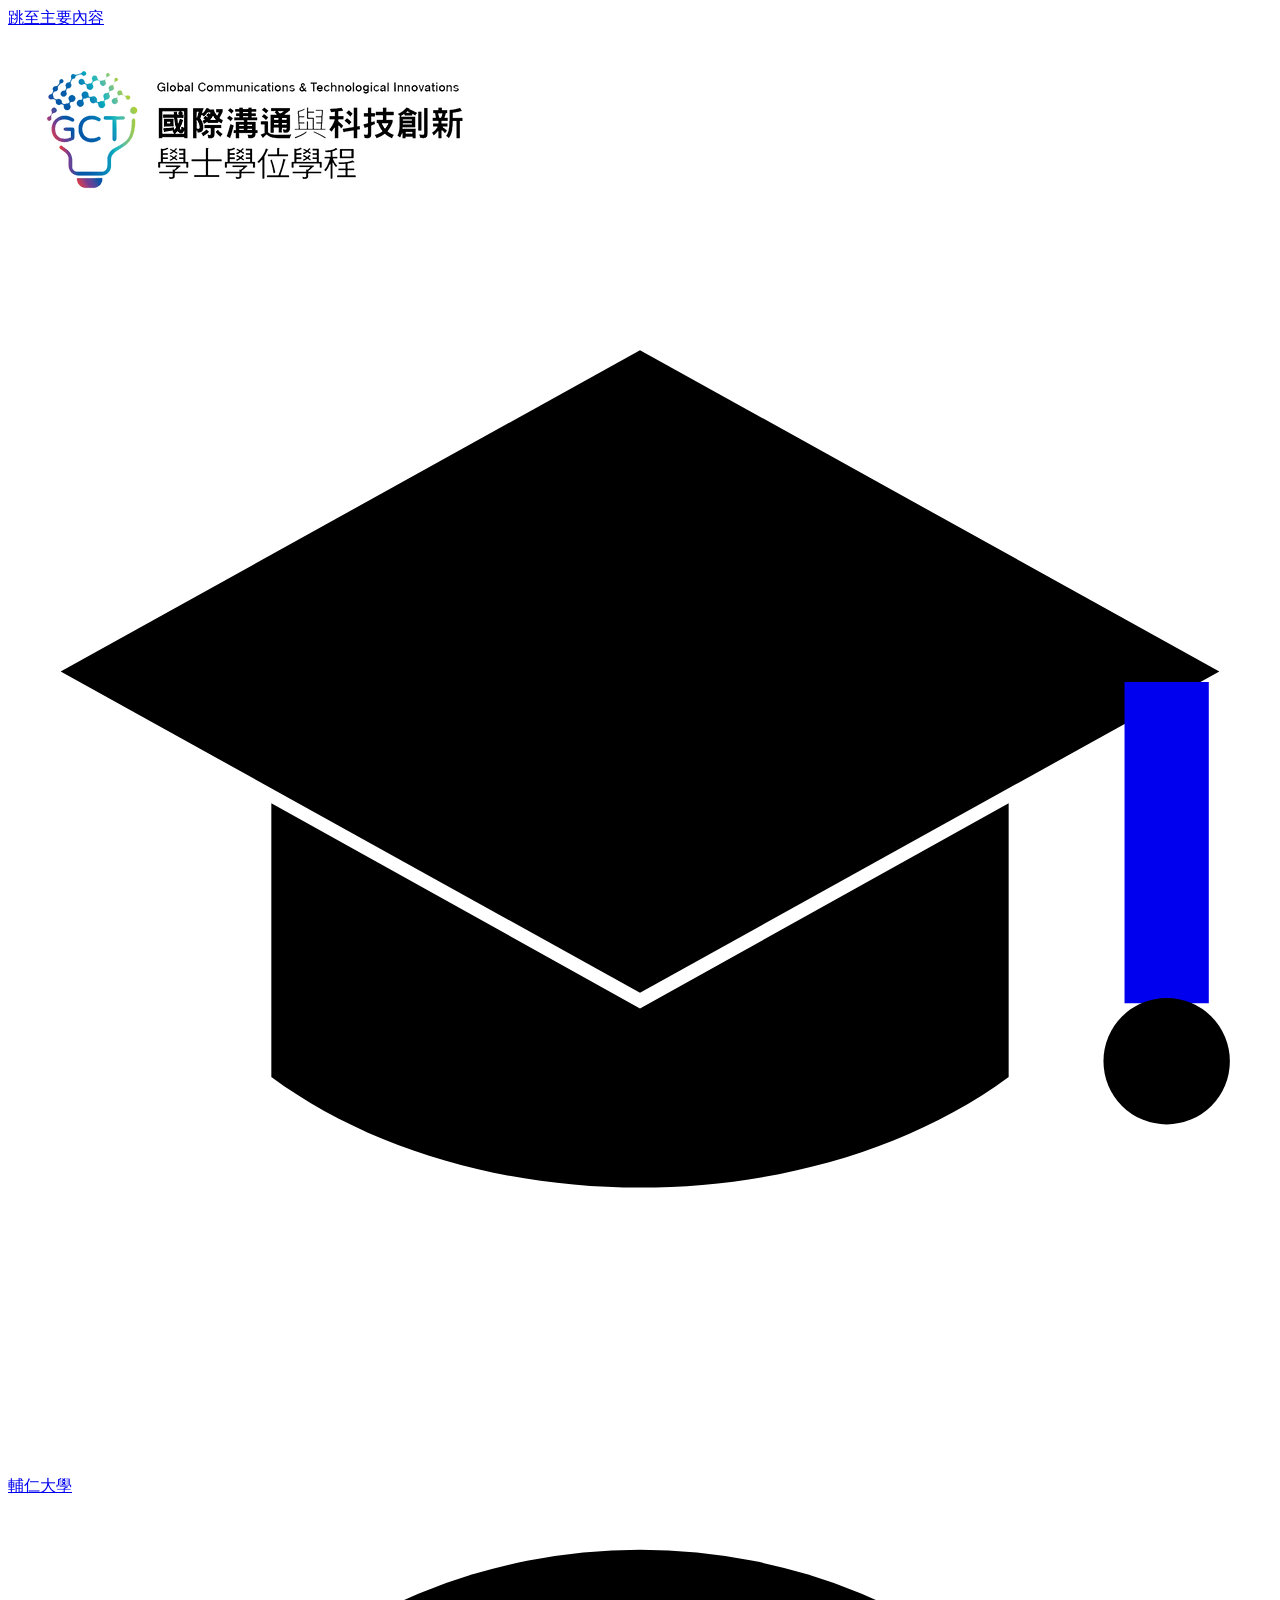
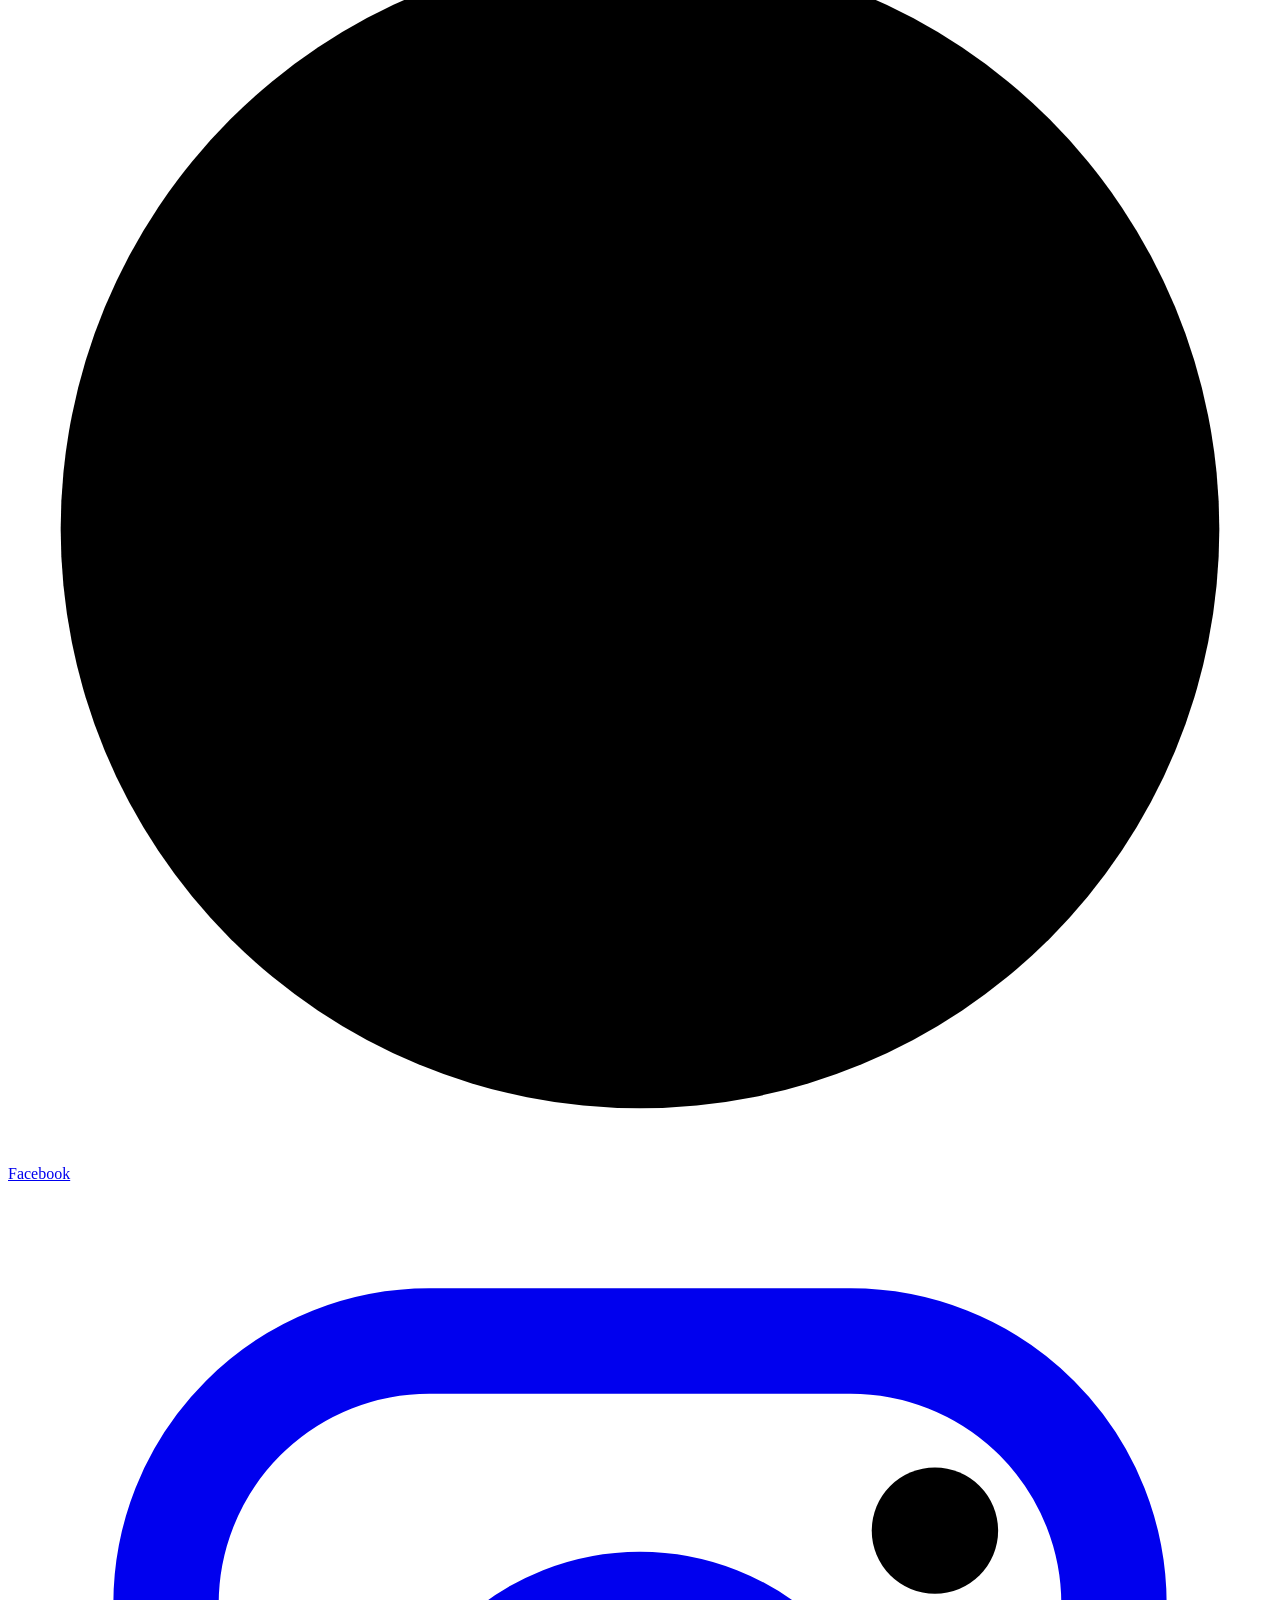
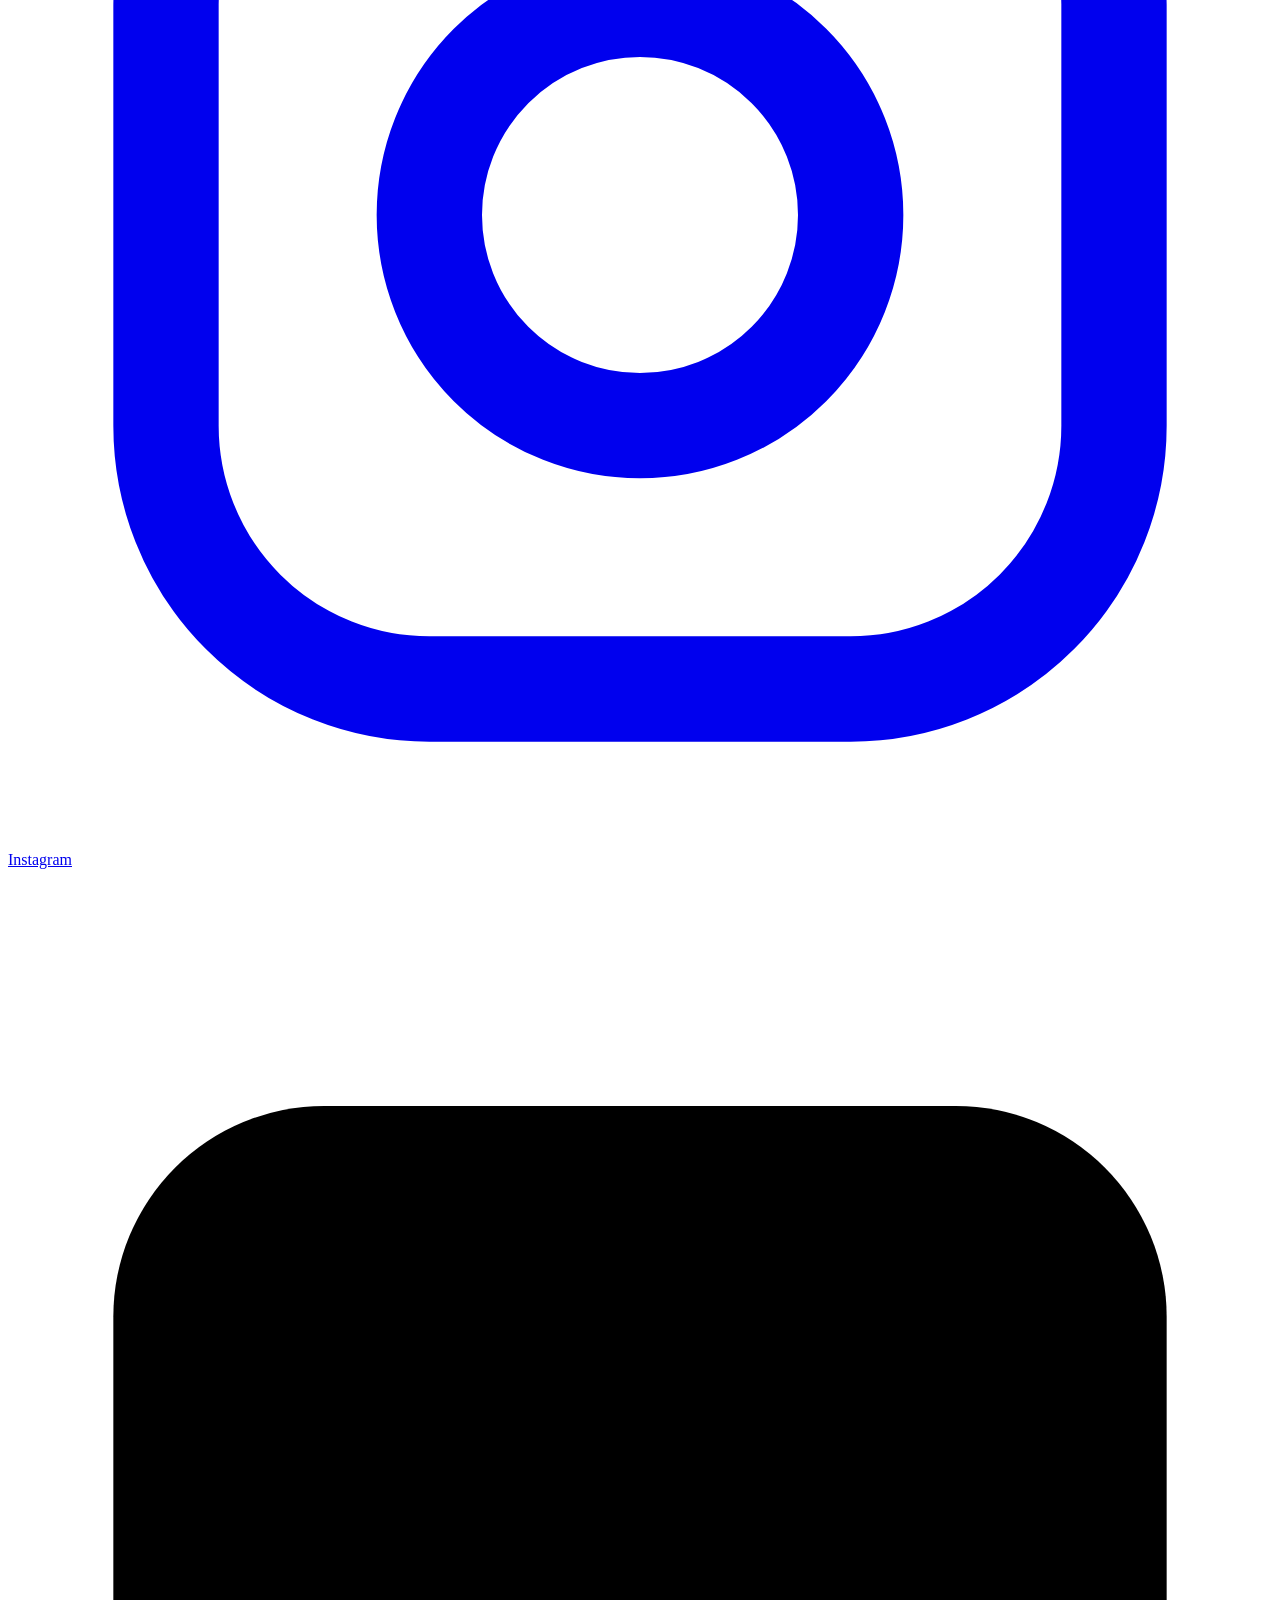
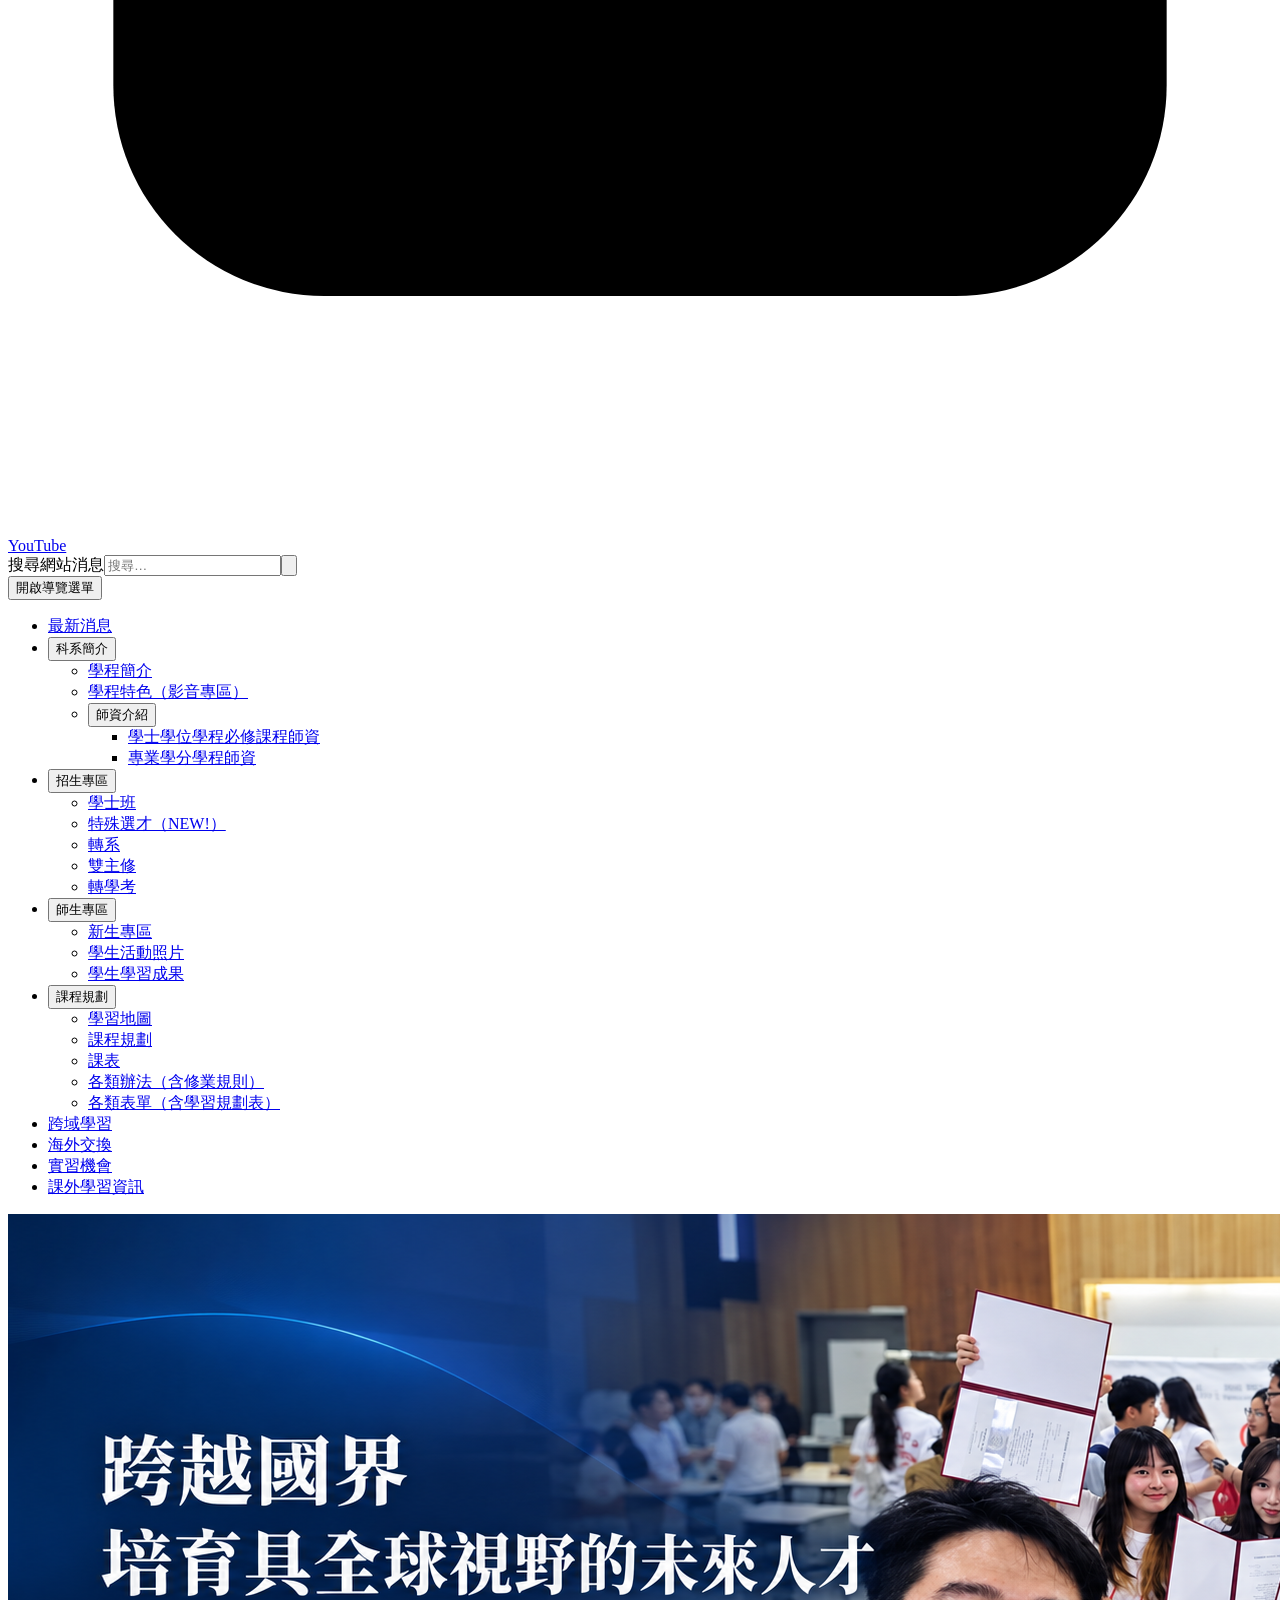
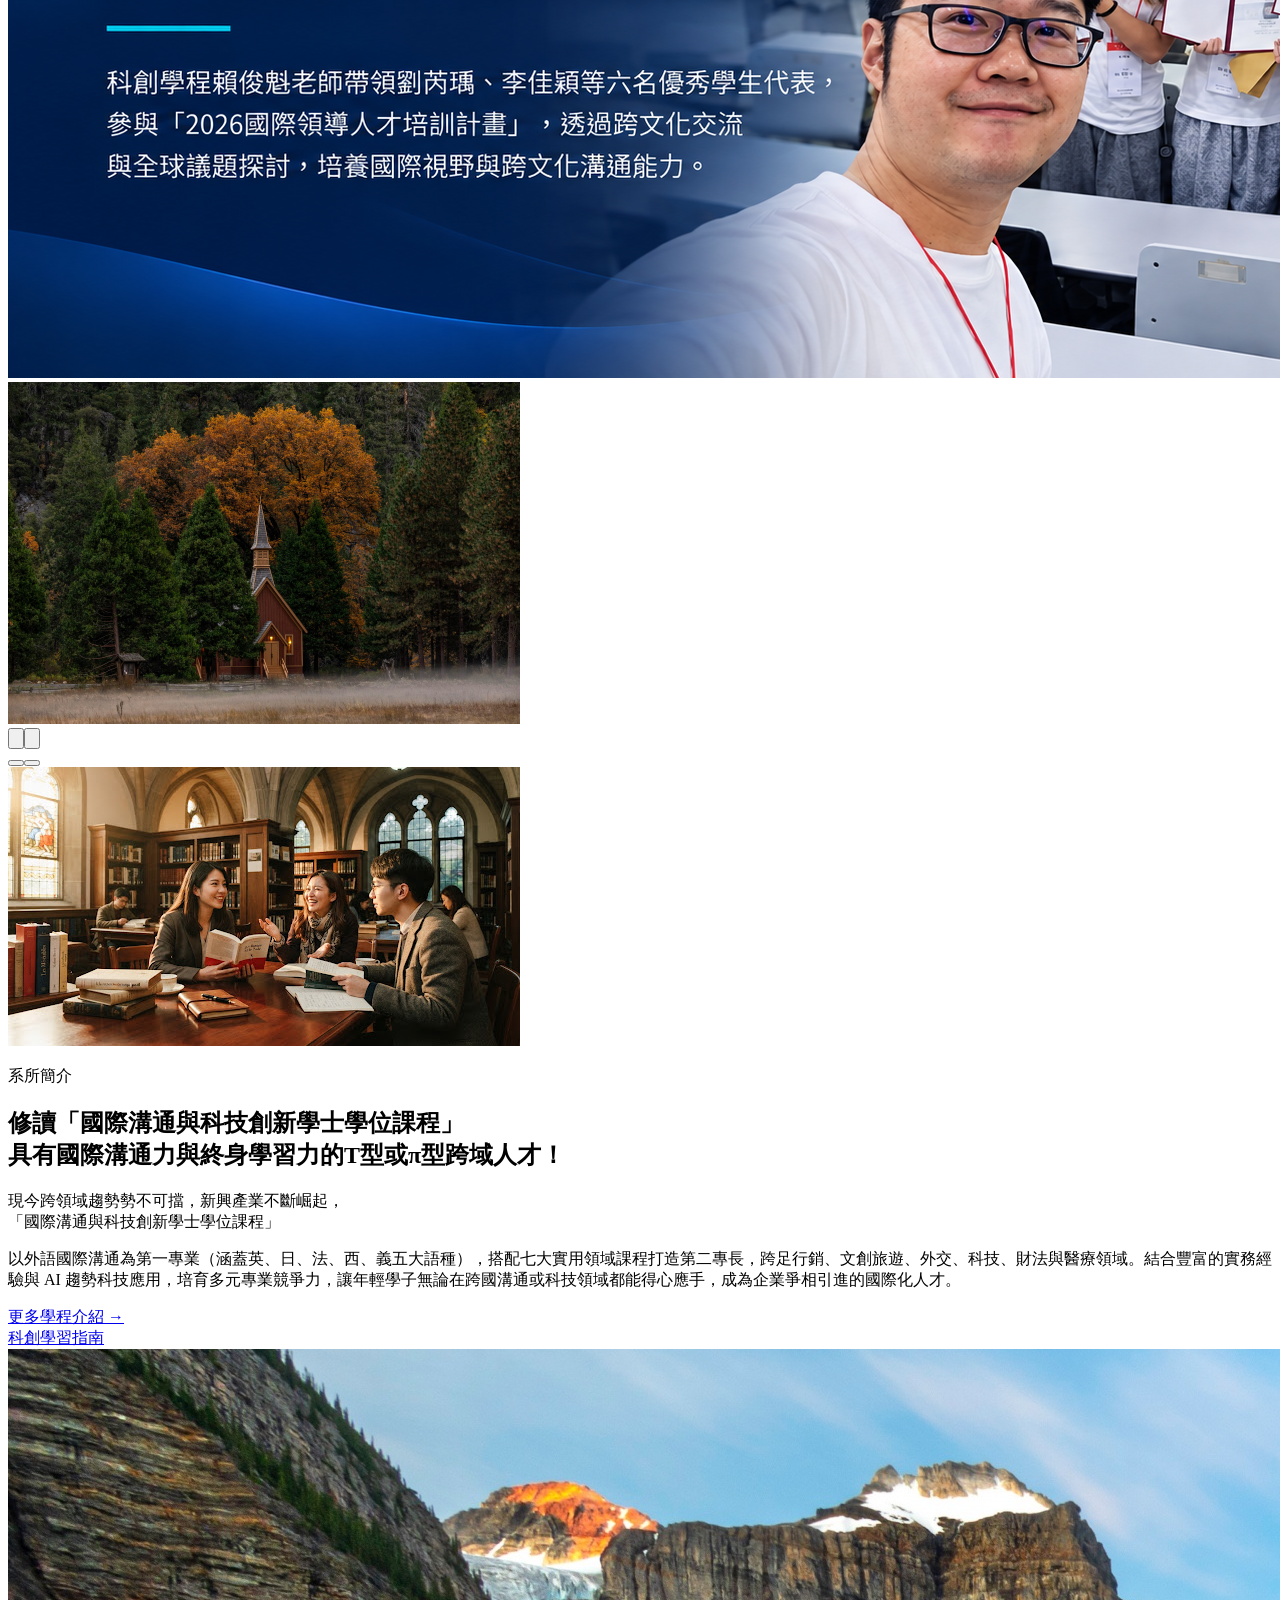
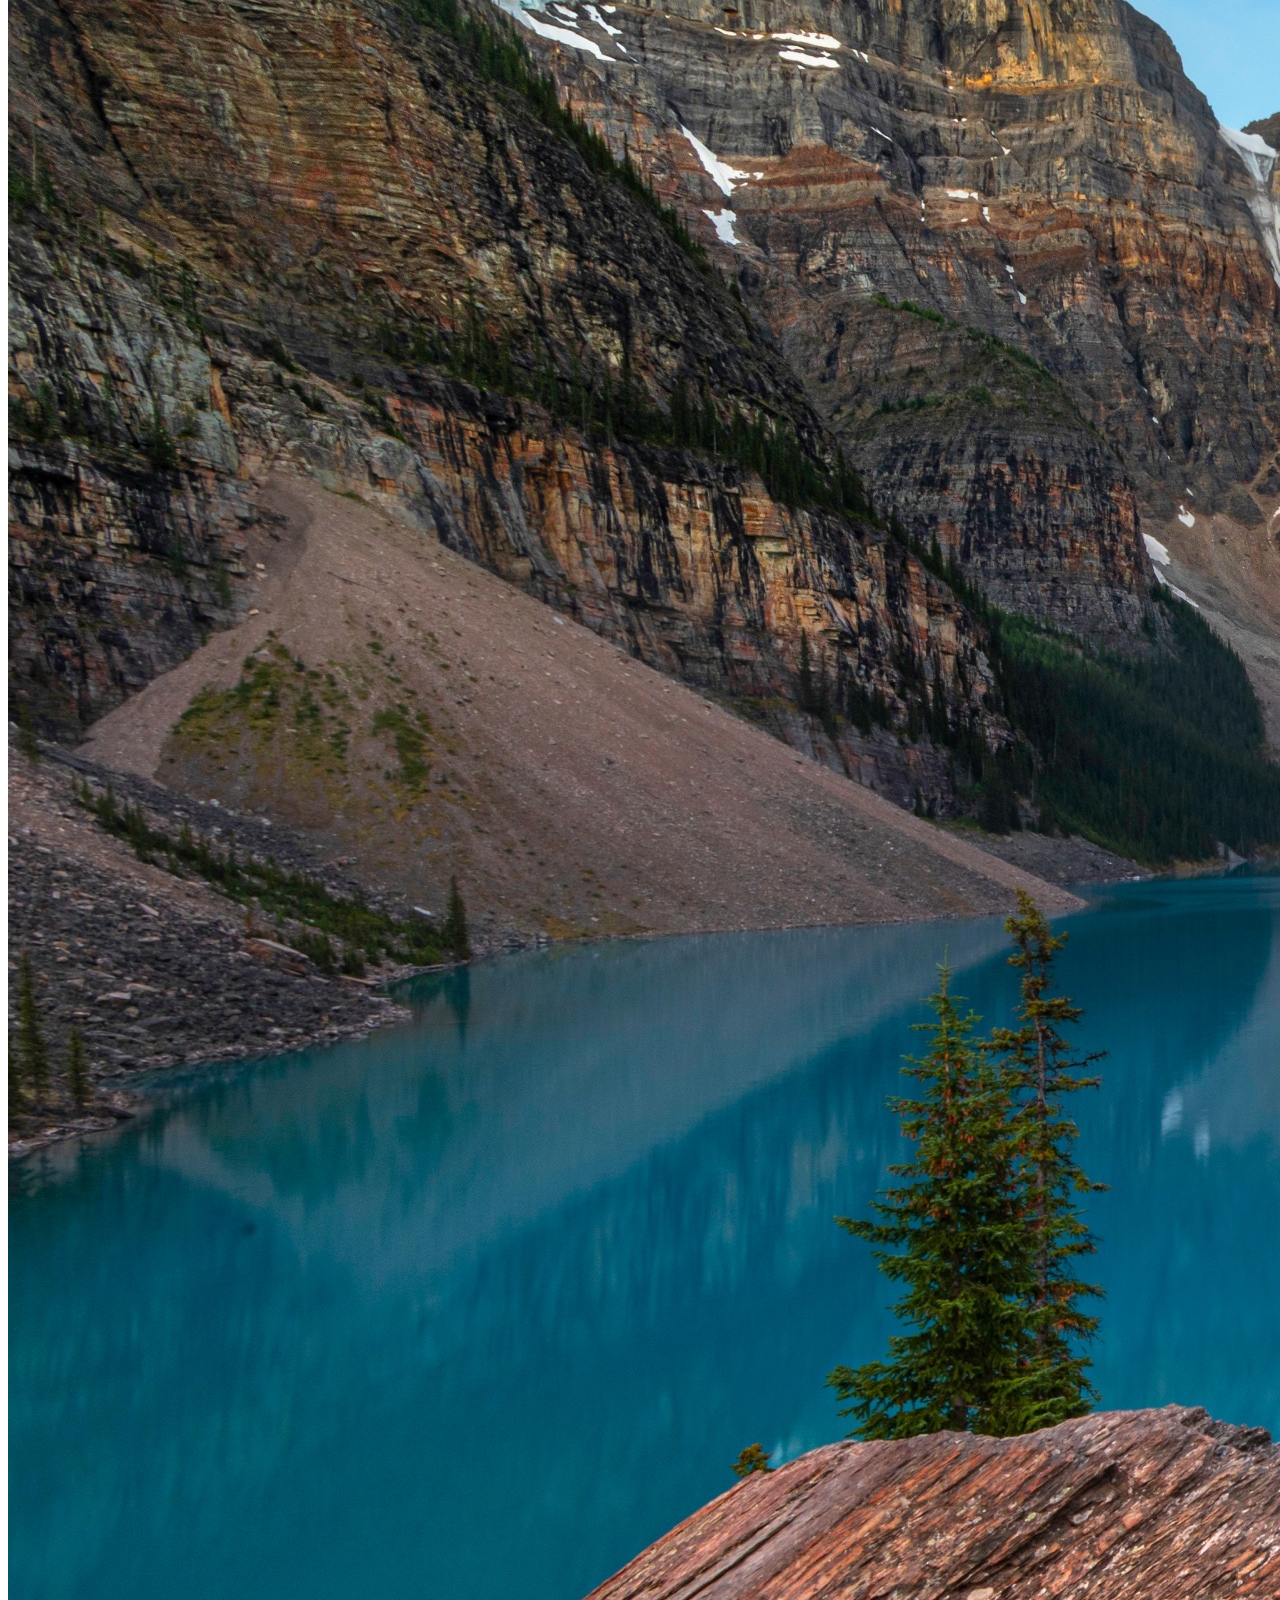
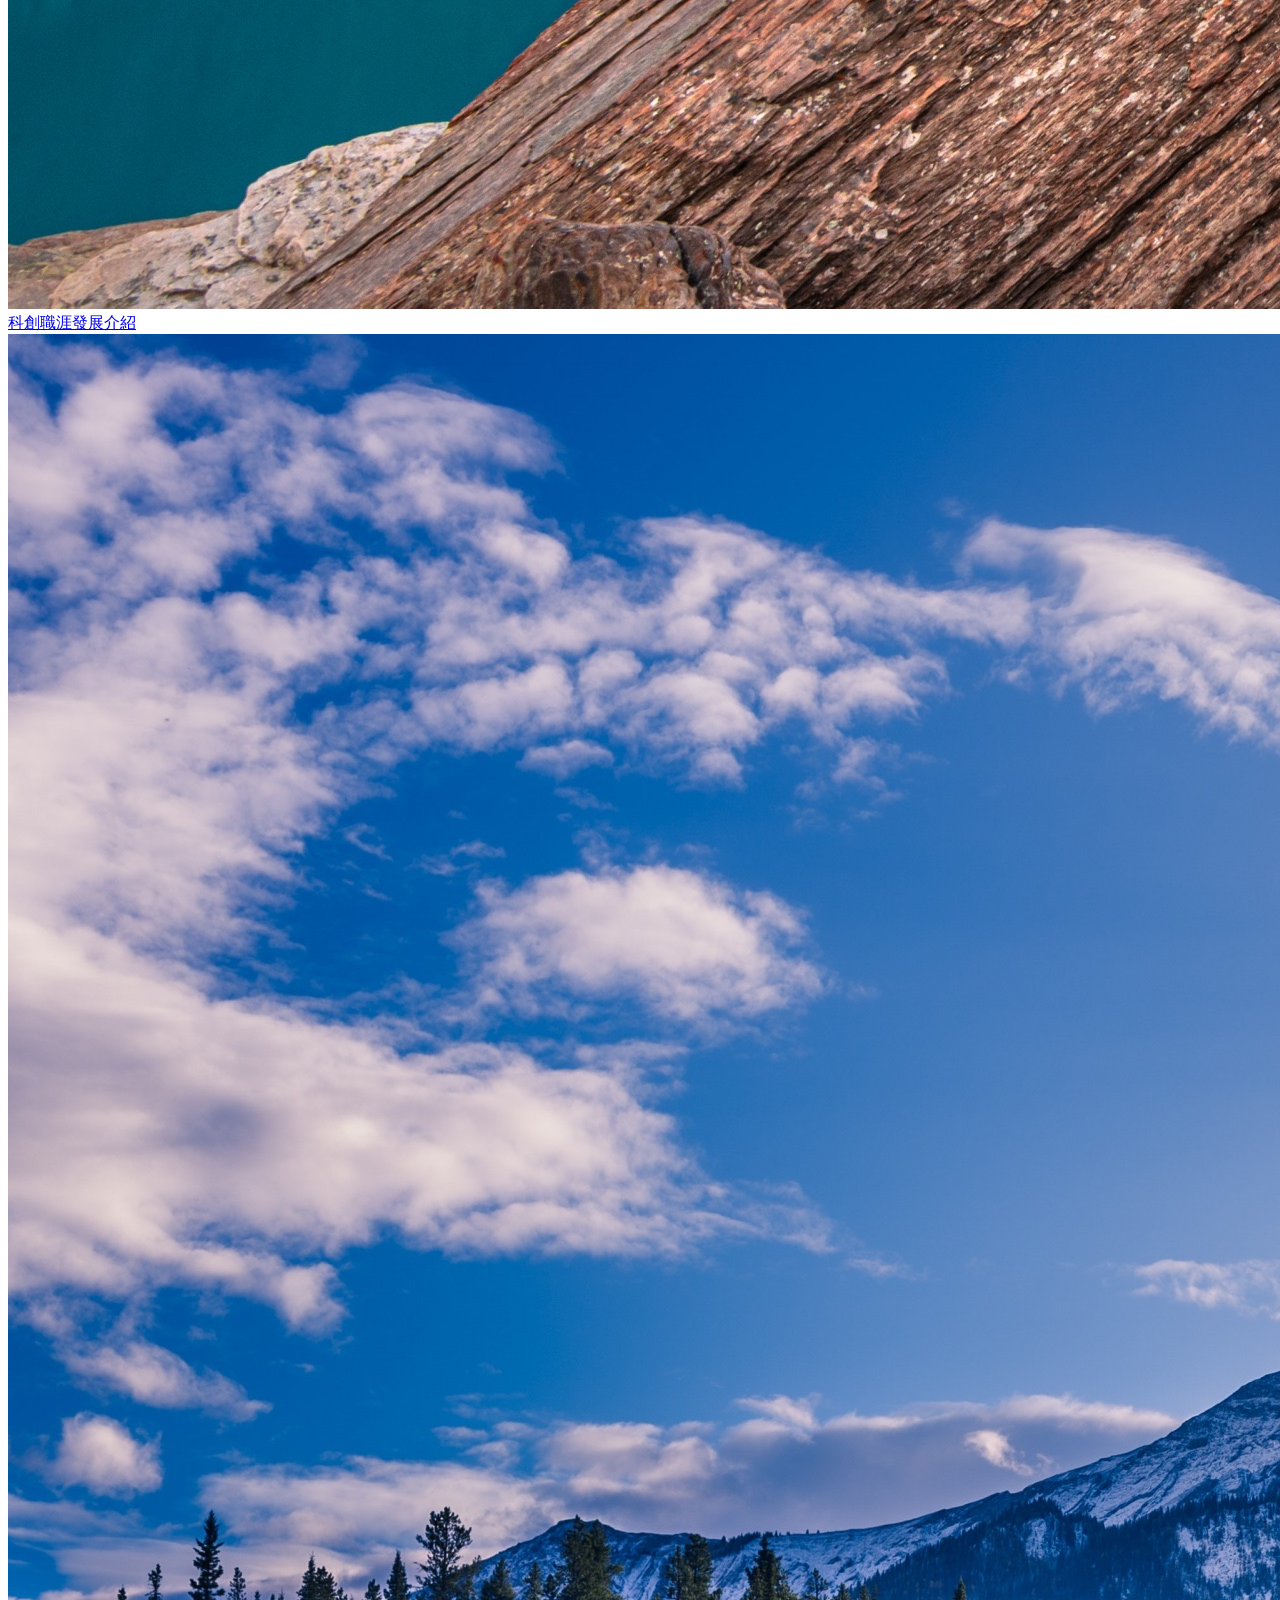
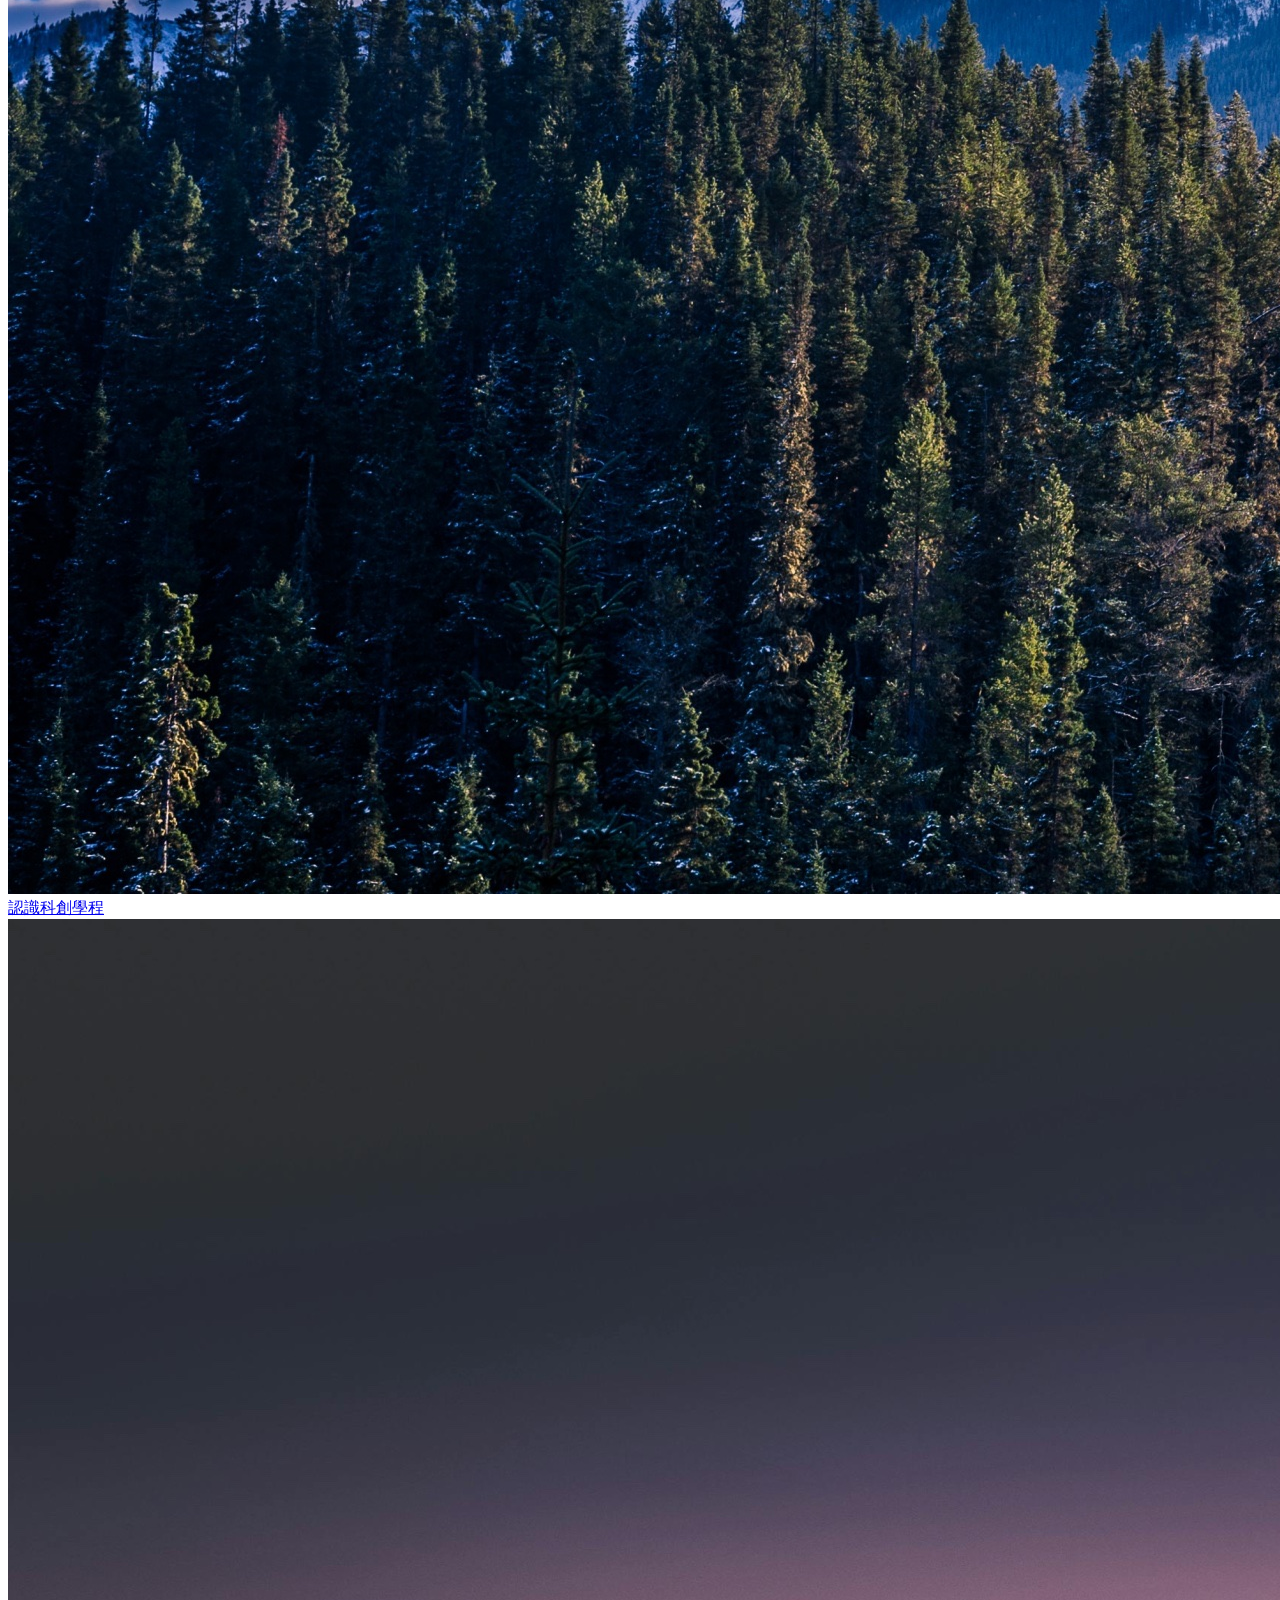
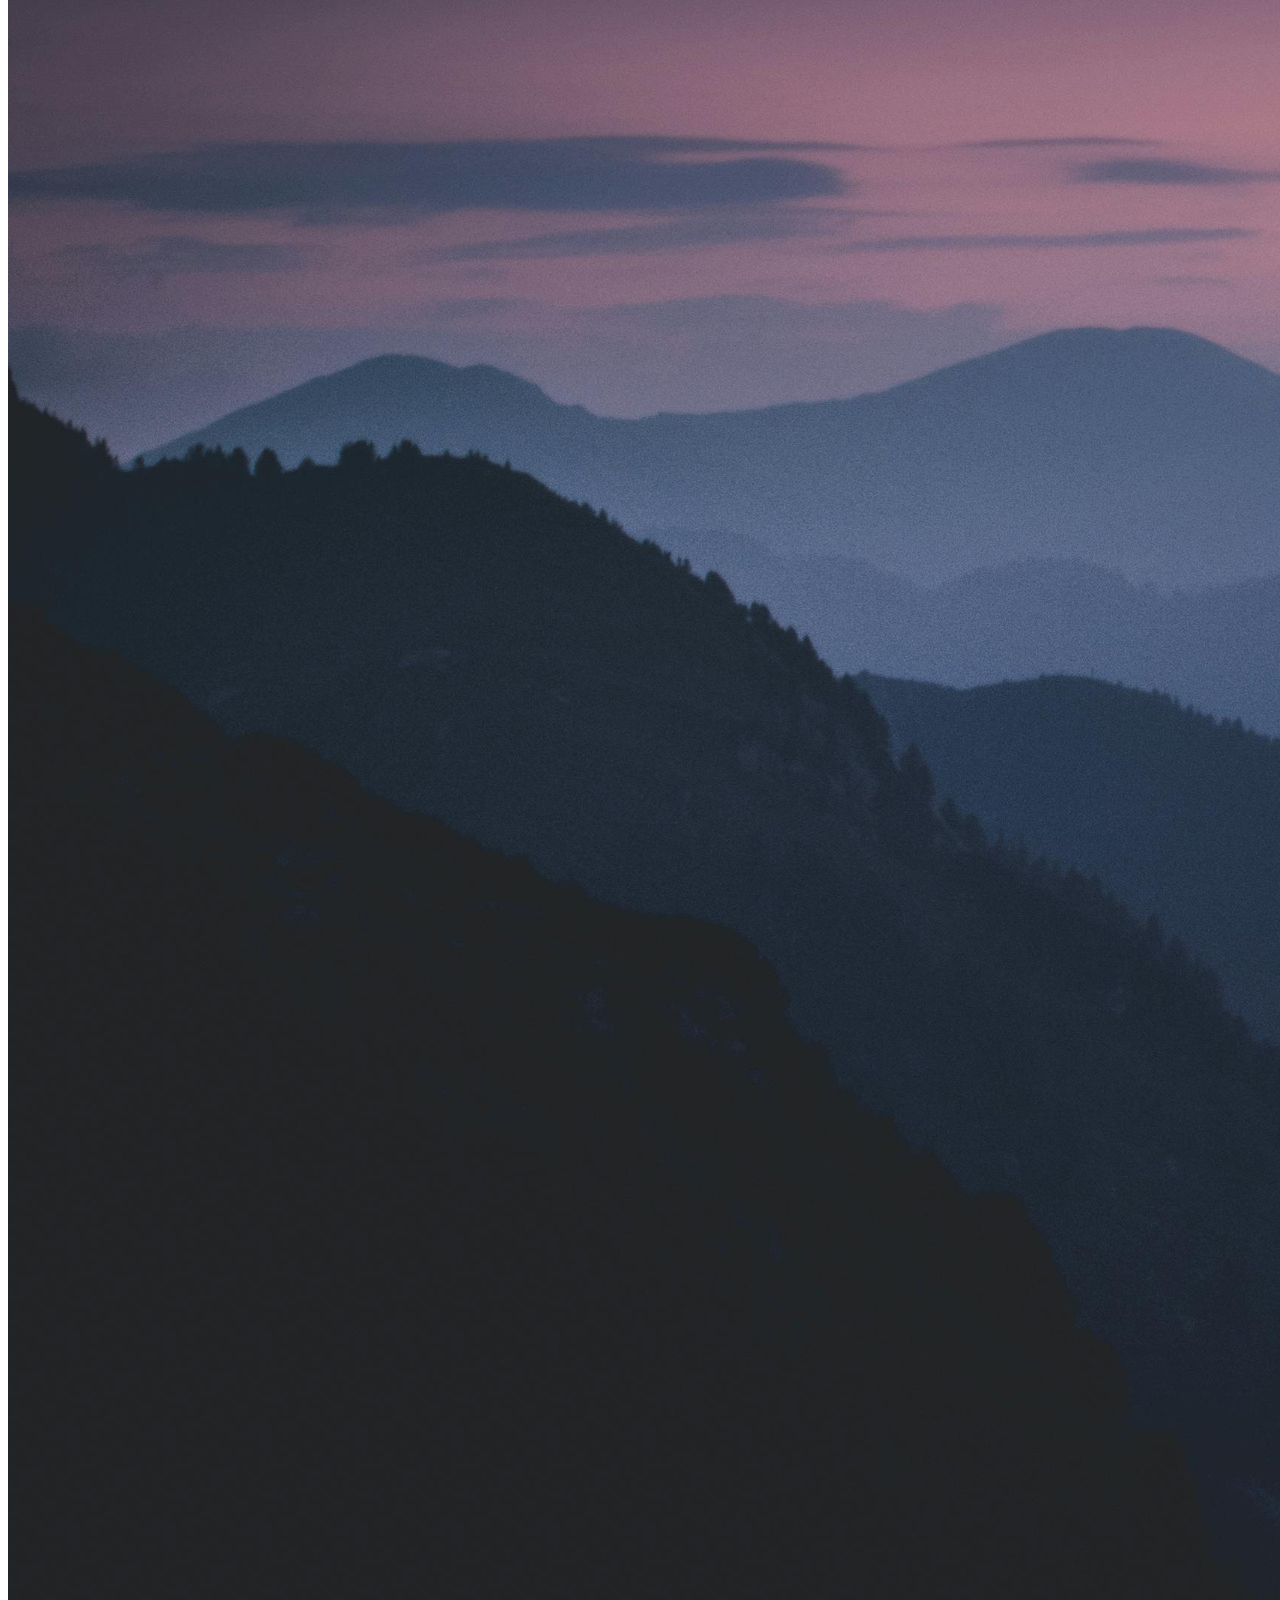
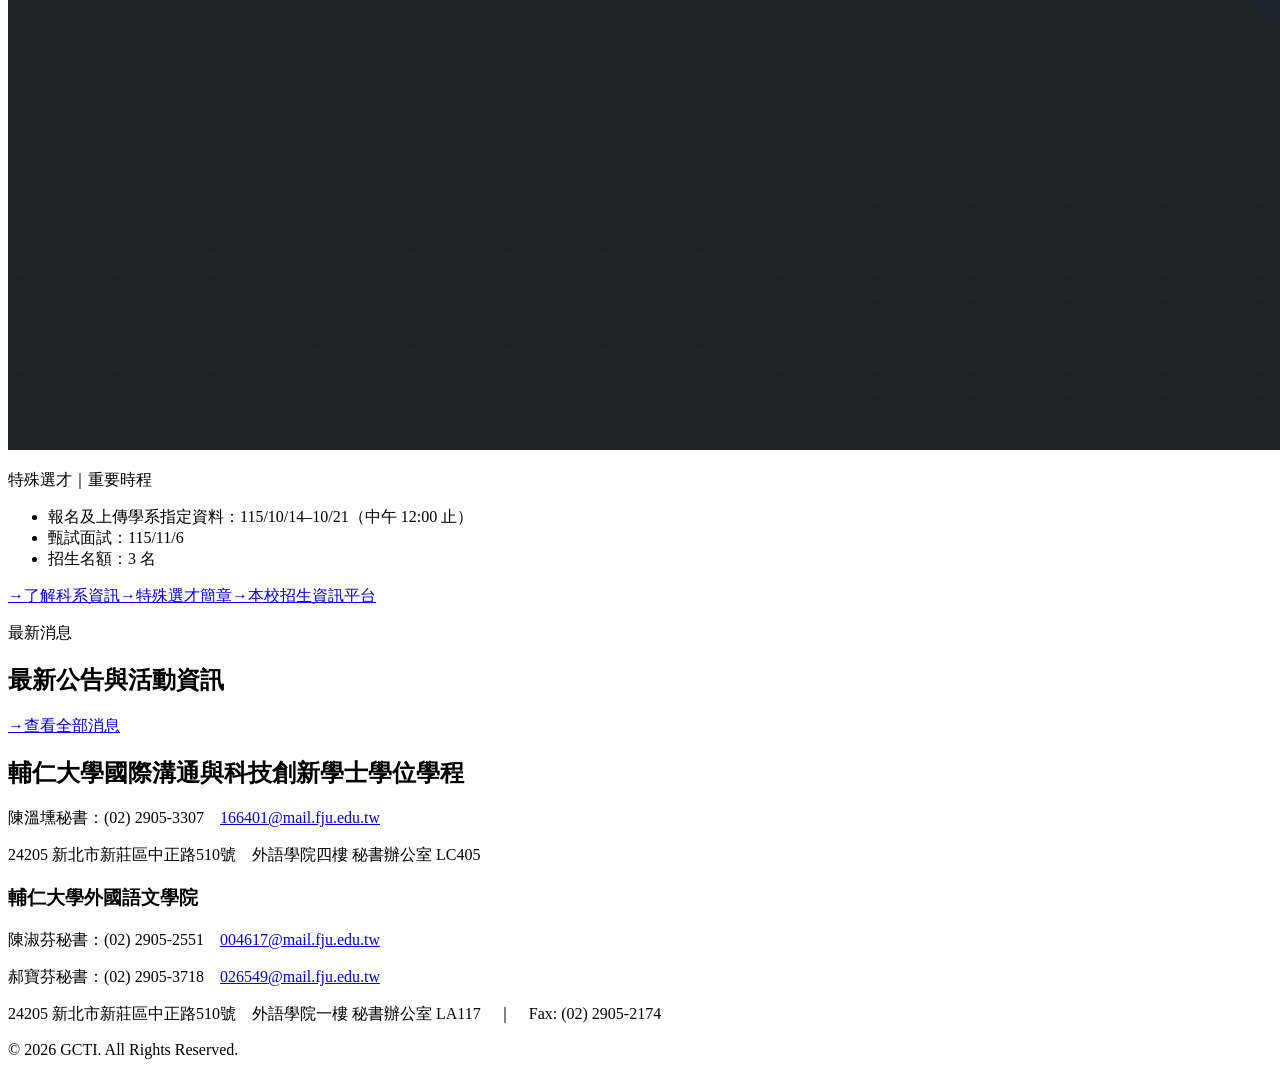
==== commit ec276c3b: "Update index.html" ====
--- a/index.html
+++ b/index.html
@@ -7,7 +7,7 @@
 	<meta name="description" content="輔仁大學國際溝通與科技創新學士學位學程（GCTI），培養具國際溝通力與終身學習力的跨域人才。">
 	<title>輔仁大學科創學程 GCTI</title>
 	<link rel="icon" href="assets/images/gcti-logo.png">
-	<link rel="stylesheet" href="assets/css/site.css?v=20261009-12">
+	<link rel="stylesheet" href="assets/css/site.css?v=220261009-13>
 	<script src="assets/js/news-data.js" defer></script>
 	<script src="assets/js/home-data.js?v=3" defer></script>
 	<script src="assets/js/navigation-data.js" defer></script>
--- a/assets/css/site.css
+++ b/assets/css/site.css
@@ -236,3 +236,10 @@
 @media(min-width:801px){.home-news{height:728px;padding:24px 0}.brand img{height:auto;max-height:110px}}
 @media(max-width:800px){.brand img{height:auto;max-height:58px}}
 @media(max-width:560px){.home-all-news{min-height:36px;padding:7px 13px;font-size:11px}}
+
+
+/* Mobile and tablet refinements: align header edges and preserve media proportions. */
+.admission-links a{gap:2px}
+@media(max-width:800px){.brand-row.wrap{display:flex;align-items:center;justify-content:space-between;gap:16px}.brand-row .brand{flex:0 1 auto;min-width:0}.brand-row .brand img{display:block;max-width:100%;height:auto;object-fit:contain}.menu-toggle{position:relative;inset:auto;z-index:22;display:grid;place-items:center;flex:0 0 42px;width:42px;height:42px;margin-left:auto;padding:0}.menu-toggle img{display:block;width:24px;height:24px;filter:brightness(.42)}.menu-toggle i{display:none}.hero{width:100%;max-width:none;margin-inline:0;height:auto;min-height:0;aspect-ratio:2058/764;padding:0}.hero-slide img{width:100%;height:100%;object-fit:contain;object-position:center;background:#233642}.intro-photo{width:100%;height:auto;aspect-ratio:512/279}.intro-photo img{display:block;width:100%;height:100%;object-fit:contain}.pathway-card img,.pathway-card video{width:100%;height:auto;aspect-ratio:16/9;object-fit:contain}.pathway-card video{background:#000}.post-cover{width:100%;height:auto;max-height:none;object-fit:contain}.content-article img,.post-body img{display:block;max-width:100%;height:auto;object-fit:contain}}
+
+@media(max-width:800px){.menu-toggle{background:#f2f4f7 url('../images/menu_24dp_E3E3E3_FILL0_wght400_GRAD0_opsz24.svg') center/24px 24px no-repeat}.menu-toggle img{display:none}}
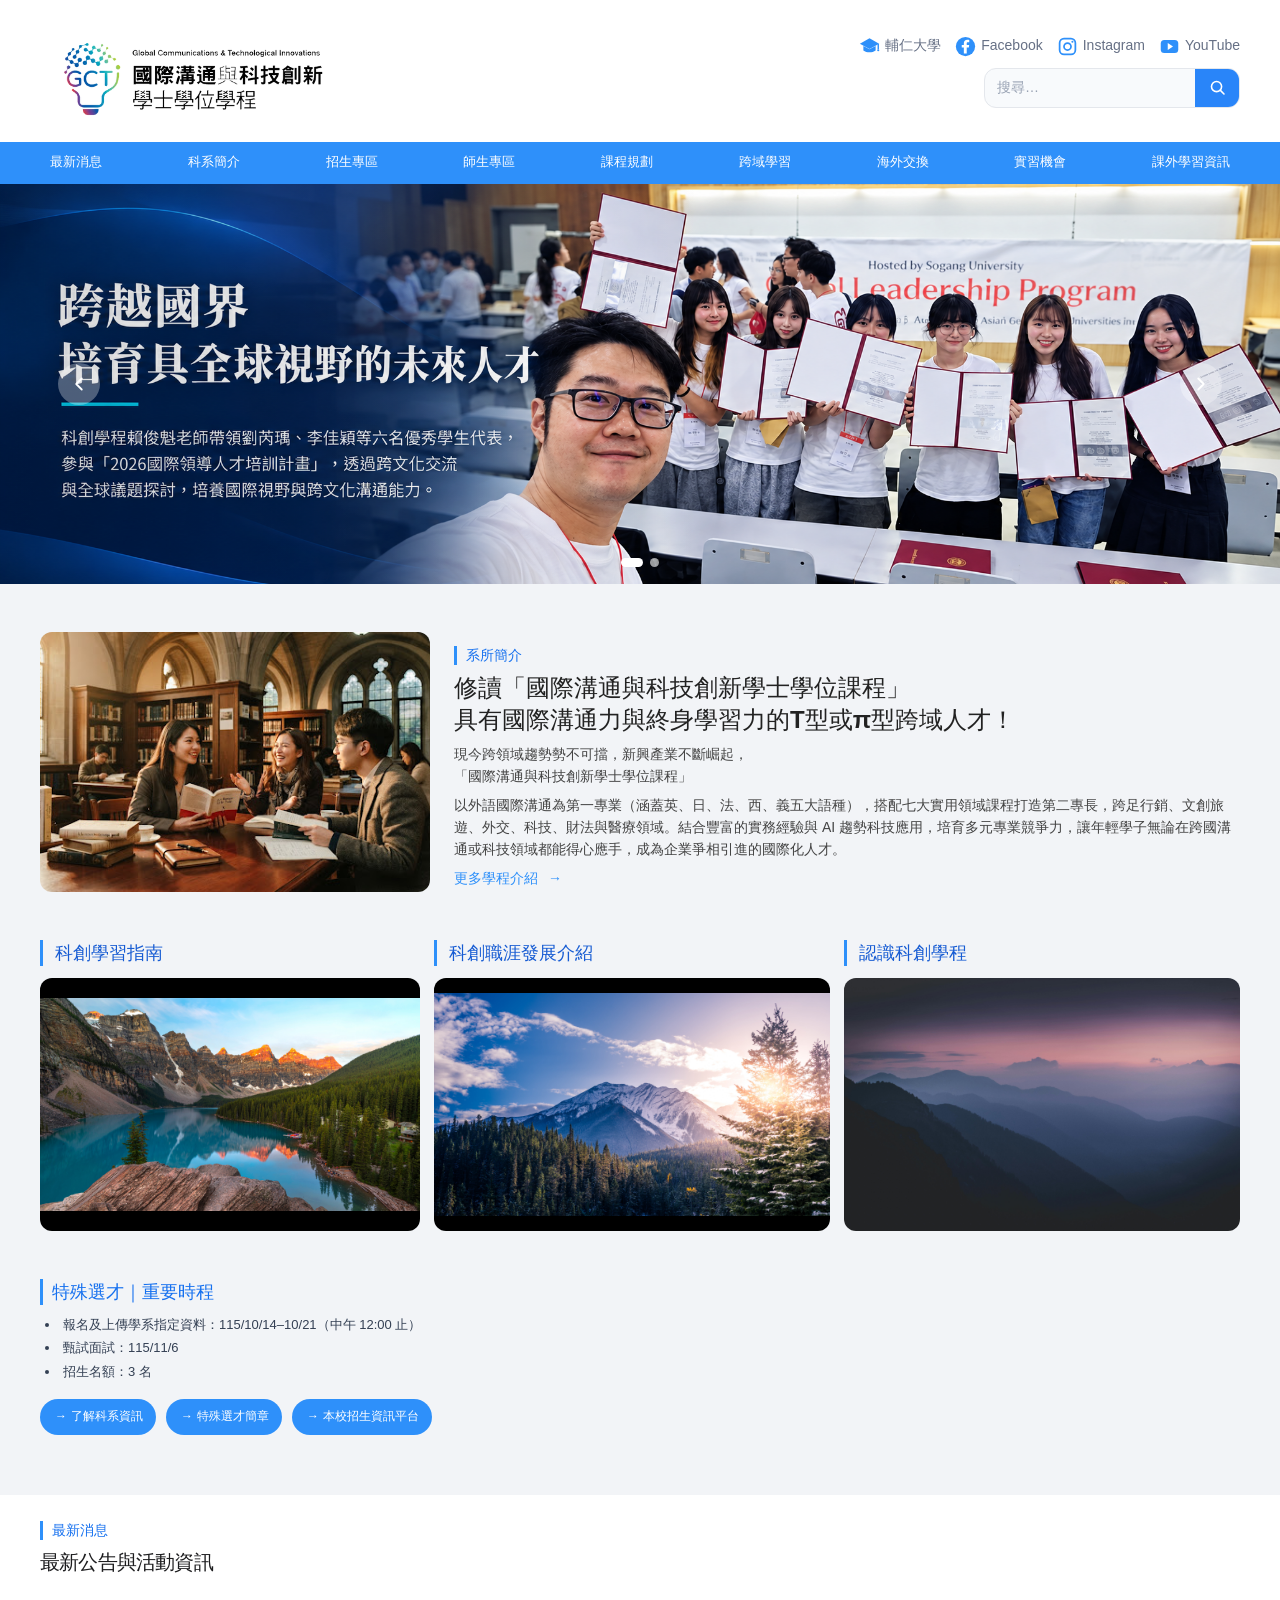
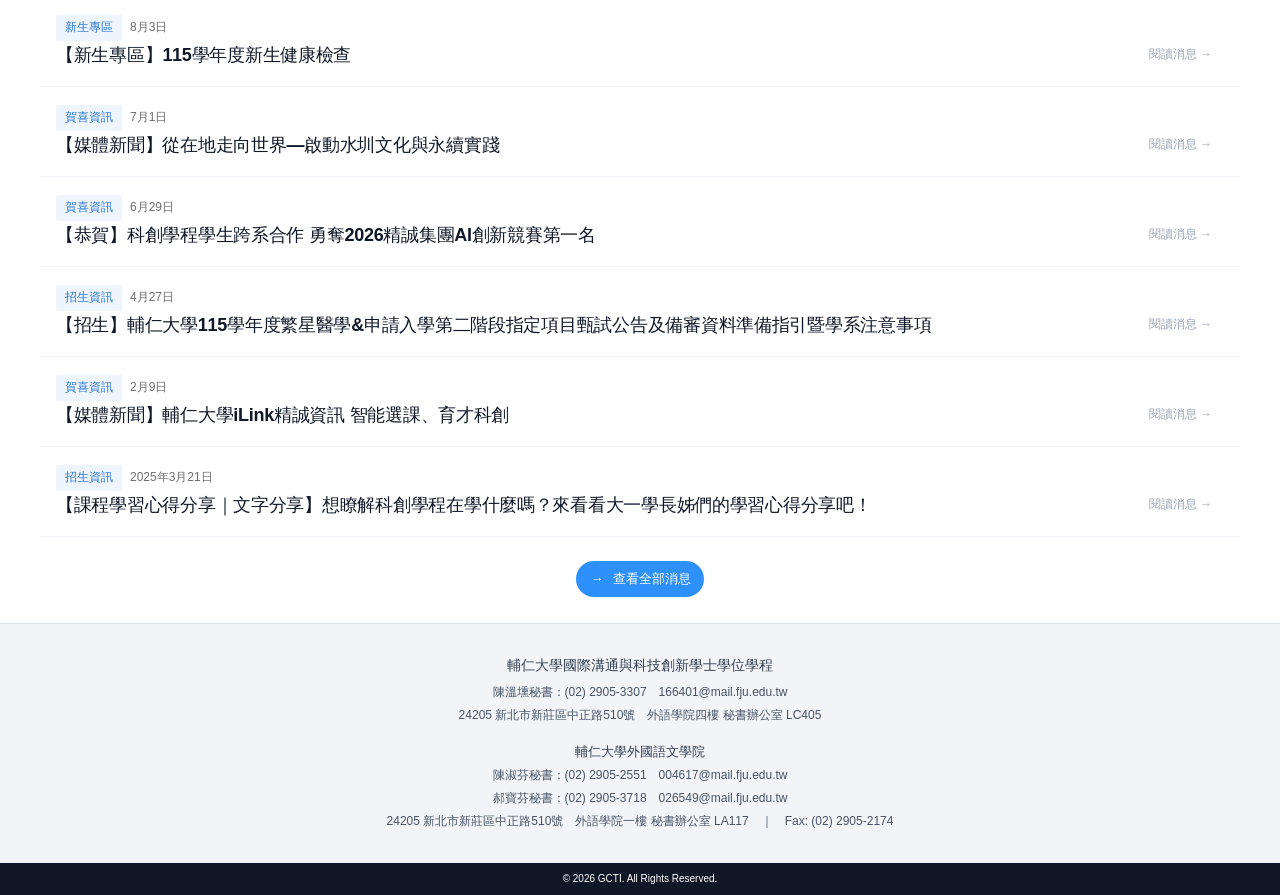
==== commit b13d2b68: "Update index.html" ====
--- a/index.html
+++ b/index.html
@@ -7,7 +7,7 @@
 	<meta name="description" content="輔仁大學國際溝通與科技創新學士學位學程（GCTI），培養具國際溝通力與終身學習力的跨域人才。">
 	<title>輔仁大學科創學程 GCTI</title>
 	<link rel="icon" href="assets/images/gcti-logo.png">
-	<link rel="stylesheet" href="assets/css/site.css?v=220261009-13>
+	<link rel="stylesheet" href="assets/css/site.css?v=20261009-13">
 	<script src="assets/js/news-data.js" defer></script>
 	<script src="assets/js/home-data.js?v=3" defer></script>
 	<script src="assets/js/navigation-data.js" defer></script>
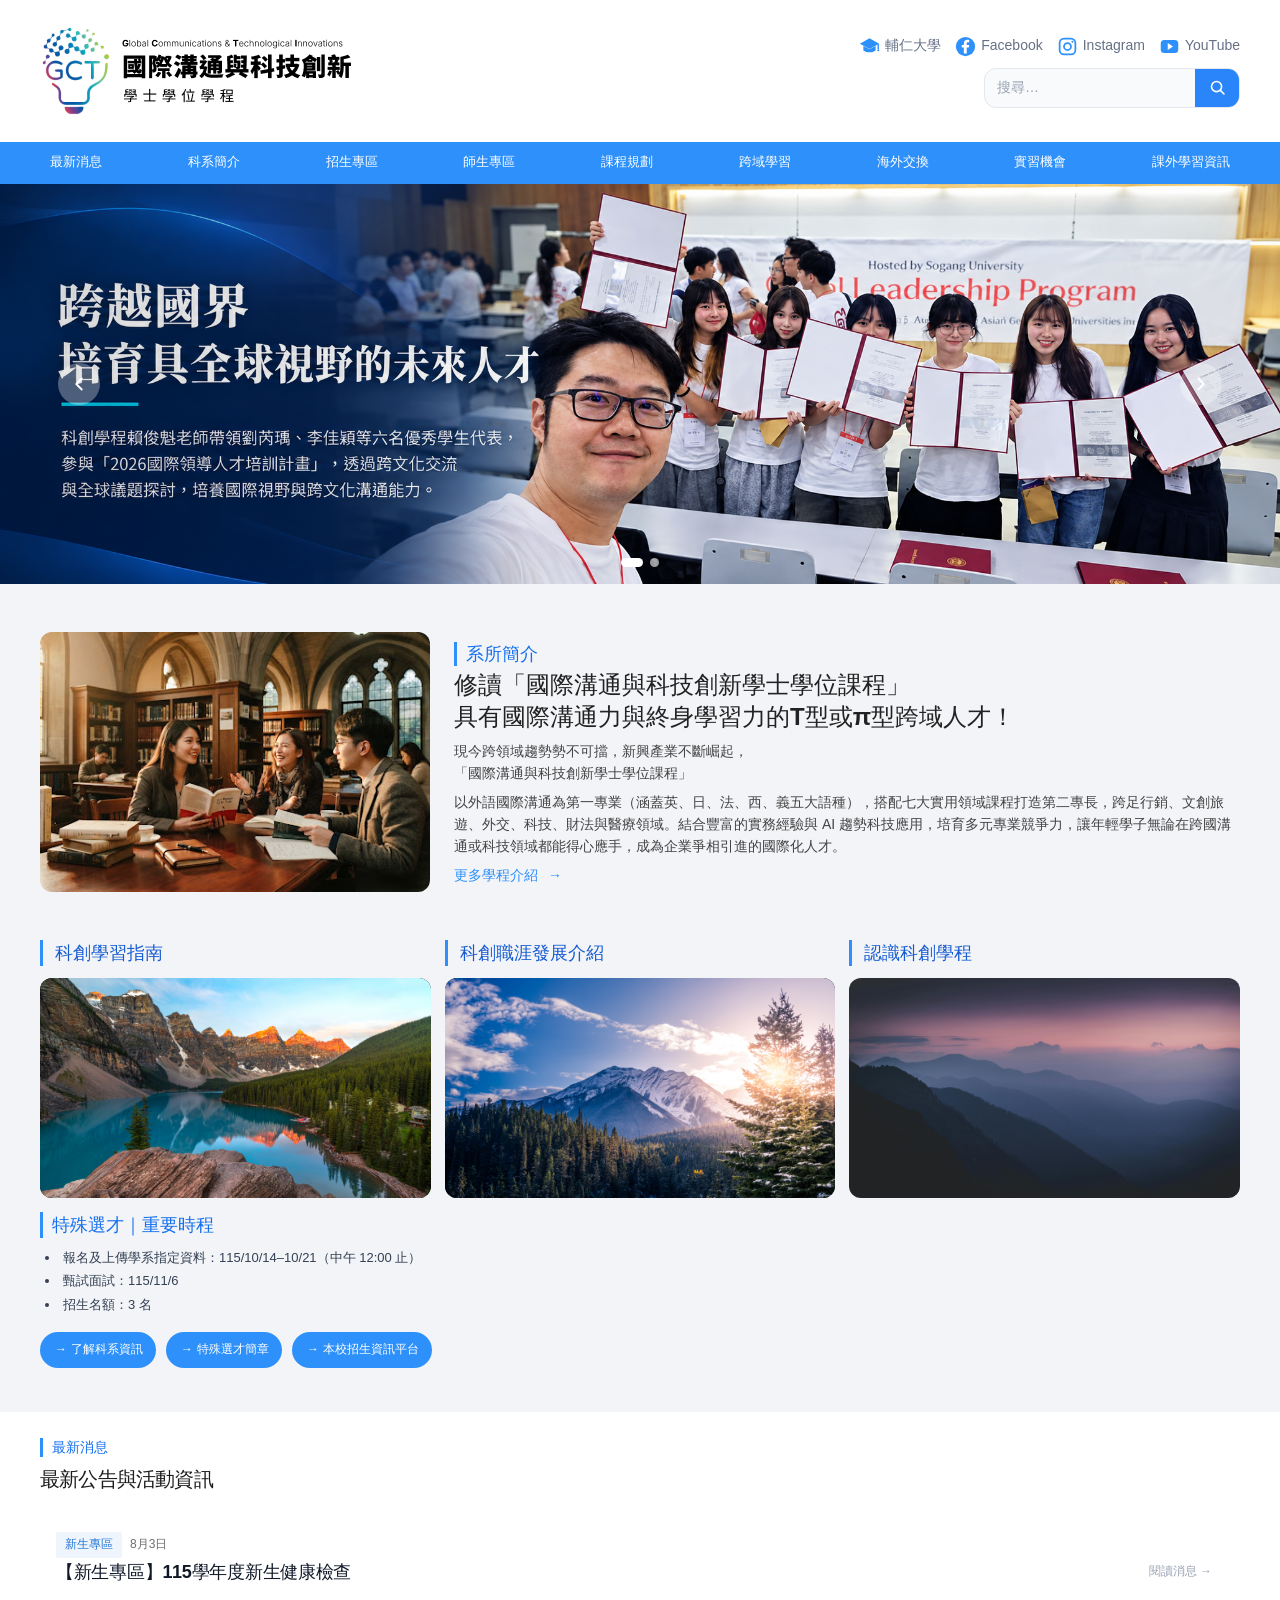
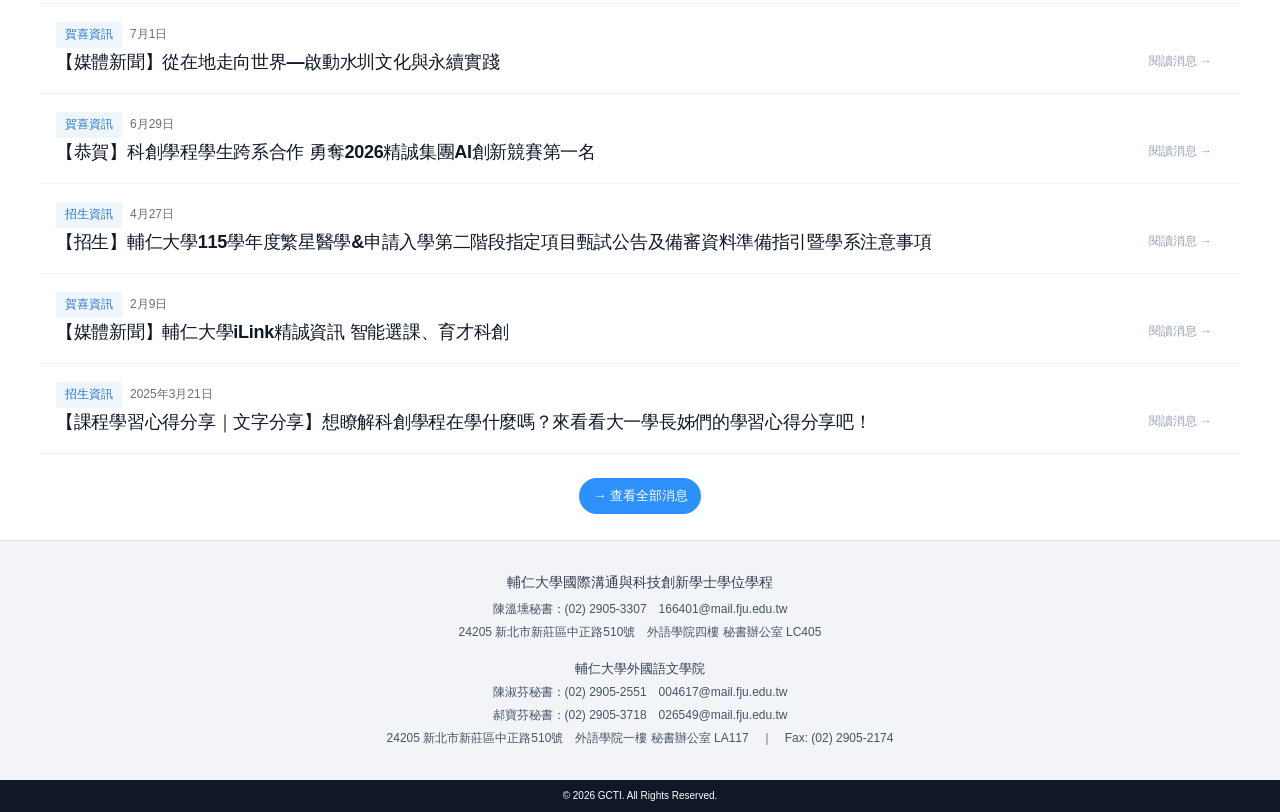
==== commit 32a55b95: "Add files via upload" ====
--- a/index.html
+++ b/index.html
@@ -7,7 +7,7 @@
 	<meta name="description" content="輔仁大學國際溝通與科技創新學士學位學程（GCTI），培養具國際溝通力與終身學習力的跨域人才。">
 	<title>輔仁大學科創學程 GCTI</title>
 	<link rel="icon" href="assets/images/gcti-logo.png">
-	<link rel="stylesheet" href="assets/css/site.css?v=20261009-13">
+	<link rel="stylesheet" href="assets/css/site.css?v=20261009-15">
 	<script src="assets/js/news-data.js" defer></script>
 	<script src="assets/js/home-data.js?v=3" defer></script>
 	<script src="assets/js/navigation-data.js" defer></script>
@@ -21,7 +21,7 @@
 <main id="main">
 	<section class="hero" aria-label="學程主視覺輪播"><div class="hero-slide is-active"><img src="assets/images/figma-hero.jpg" alt="森林中的木屋與秋景" fetchpriority="high"></div><div class="hero-slide"><img src="assets/images/figma-hero-b.jpg" alt="校園主視覺輪播照片" loading="lazy"></div><div class="hero-controls"><button type="button" class="hero-arrow hero-prev" aria-label="上一張主視覺"><svg viewBox="0 0 24 24" aria-hidden="true"><path d="m15 18-6-6 6-6"/></svg></button><button type="button" class="hero-arrow hero-next" aria-label="下一張主視覺"><svg viewBox="0 0 24 24" aria-hidden="true"><path d="m9 18 6-6-6-6"/></svg></button></div><div class="hero-dots" role="group" aria-label="選擇主視覺"><button aria-label="第 1 張" aria-current="true"></button><button aria-label="第 2 張"></button></div></section>
 
-	<section class="intro-section" id="program"><div class="intro-inner wrap"><div class="intro-photo"><img src="assets/images/figma-about.png" alt="學生在圖書館中交流學習" loading="lazy"></div><div class="intro-copy"><p class="section-kicker">系所簡介</p><h1>修讀「國際溝通與科技創新學士學位課程」<br>具有國際溝通力與終身學習力的T型或π型跨域人才！</h1><p class="intro-muted">現今跨領域趨勢勢不可擋，新興產業不斷崛起，<br>「國際溝通與科技創新學士學位課程」</p><p>以外語國際溝通為第一專業（涵蓋英、日、法、西、義五大語種），搭配七大實用領域課程打造第二專長，跨足行銷、文創旅遊、外交、科技、財法與醫療領域。結合豐富的實務經驗與 AI 趨勢科技應用，培育多元專業競爭力，讓年輕學子無論在跨國溝通或科技領域都能得心應手，成為企業爭相引進的國際化人才。</p><a class="text-link" href="#learning">更多學程介紹 <span aria-hidden="true">→</span></a></div></div></section>
+	<section class="intro-section" id="program"><div class="intro-inner wrap"><div class="intro-photo"><img src="assets/images/figma-about.png" alt="學生在圖書館中交流學習" loading="lazy"></div><div class="intro-copy"><a class="section-kicker" href="pages/page.html?slug=program-introduction">系所簡介</a><h1>修讀「國際溝通與科技創新學士學位課程」<br>具有國際溝通力與終身學習力的T型或π型跨域人才！</h1><p class="intro-muted">現今跨領域趨勢勢不可擋，新興產業不斷崛起，<br>「國際溝通與科技創新學士學位課程」</p><p>以外語國際溝通為第一專業（涵蓋英、日、法、西、義五大語種），搭配七大實用領域課程打造第二專長，跨足行銷、文創旅遊、外交、科技、財法與醫療領域。結合豐富的實務經驗與 AI 趨勢科技應用，培育多元專業競爭力，讓年輕學子無論在跨國溝通或科技領域都能得心應手，成為企業爭相引進的國際化人才。</p><a class="text-link" href="#learning">更多學程介紹 <span aria-hidden="true">→</span></a></div></div></section>
 
 	<section class="learning-section" id="learning"><div class="wrap"><div class="pathway-grid"><a class="pathway-card" href="news/index.html?category=課務資訊"><span class="section-kicker">科創學習指南</span><video class="pathway-video" data-src="assets/videos/01.mp4" poster="assets/images/figma-pathway-1.jpg" aria-hidden="true" muted loop playsinline preload="none"></video></a><a class="pathway-card" href="news/index.html?category=招生資訊"><span class="section-kicker">科創職涯發展介紹</span><video class="pathway-video" data-src="assets/videos/02.mp4" poster="assets/images/figma-pathway-2.jpg" aria-hidden="true" muted loop playsinline preload="none"></video></a><a class="pathway-card" href="news/index.html?category=活動資訊"><span class="section-kicker">認識科創學程</span><img src="assets/images/figma-pathway-3.jpg" alt="暮色山景" loading="lazy"></a></div></div>
 	<section class="admission-teaser"><div class="wrap"><p class="section-kicker">特殊選才｜重要時程</p><ul class="admission-timeline"><li>報名及上傳學系指定資料：115/10/14–10/21（中午 12:00 止）</li><li>甄試面試：115/11/6</li><li>招生名額：3 名</li></ul><div class="admission-links"><a href="pages/page.html?slug=program-introduction"><span aria-hidden="true">→</span>了解科系資訊</a><a href="https://exam.fju.edu.tw/admission/257" target="_blank" rel="noopener noreferrer"><span aria-hidden="true">→</span>特殊選才簡章</a><a href="https://exam.fju.edu.tw/admission" target="_blank" rel="noopener noreferrer"><span aria-hidden="true">→</span>本校招生資訊平台</a></div></div></section></section>
--- a/assets/css/site.css
+++ b/assets/css/site.css
@@ -243,3 +243,20 @@
 @media(max-width:800px){.brand-row.wrap{display:flex;align-items:center;justify-content:space-between;gap:16px}.brand-row .brand{flex:0 1 auto;min-width:0}.brand-row .brand img{display:block;max-width:100%;height:auto;object-fit:contain}.menu-toggle{position:relative;inset:auto;z-index:22;display:grid;place-items:center;flex:0 0 42px;width:42px;height:42px;margin-left:auto;padding:0}.menu-toggle img{display:block;width:24px;height:24px;filter:brightness(.42)}.menu-toggle i{display:none}.hero{width:100%;max-width:none;margin-inline:0;height:auto;min-height:0;aspect-ratio:2058/764;padding:0}.hero-slide img{width:100%;height:100%;object-fit:contain;object-position:center;background:#233642}.intro-photo{width:100%;height:auto;aspect-ratio:512/279}.intro-photo img{display:block;width:100%;height:100%;object-fit:contain}.pathway-card img,.pathway-card video{width:100%;height:auto;aspect-ratio:16/9;object-fit:contain}.pathway-card video{background:#000}.post-cover{width:100%;height:auto;max-height:none;object-fit:contain}.content-article img,.post-body img{display:block;max-width:100%;height:auto;object-fit:contain}}
 
 @media(max-width:800px){.menu-toggle{background:#f2f4f7 url('../images/menu_24dp_E3E3E3_FILL0_wght400_GRAD0_opsz24.svg') center/24px 24px no-repeat}.menu-toggle img{display:none}}
+
+/* Keep the three learning media cards equal in width and media ratio. */
+.pathway-grid{height:auto;grid-template-columns:repeat(3,minmax(0,1fr));align-items:start;gap:14px}
+.learning-section .pathway-card{width:100%;height:auto;min-width:0;min-height:0;padding:0;gap:12px;overflow:hidden}
+.pathway-card img,.pathway-card video{display:block;width:100%;height:auto;aspect-ratio:16/9;flex:none;object-fit:contain;border-radius:12px}
+.pathway-card img{background:#e4e7ec}
+.pathway-card video{background:#000}
+@media(max-width:560px){.pathway-grid{grid-template-columns:minmax(0,1fr)}.learning-section .pathway-card{width:100%}.pathway-card img,.pathway-card video{aspect-ratio:16/9;border-radius:12px}}
+
+/* Latest local review adjustments. */
+.intro-copy a.section-kicker{font-size:18px;margin:3px 0;text-decoration:none}
+.intro-copy a.section-kicker:hover{color:#1849a9}
+.learning-section .admission-teaser{margin-top:14px}
+.home-all-news{gap:2px}
+.learning-section{height:520px}
+.pathway-card:nth-child(3) img{object-fit:cover}
+@media(max-width:800px){.learning-section{height:auto}}
